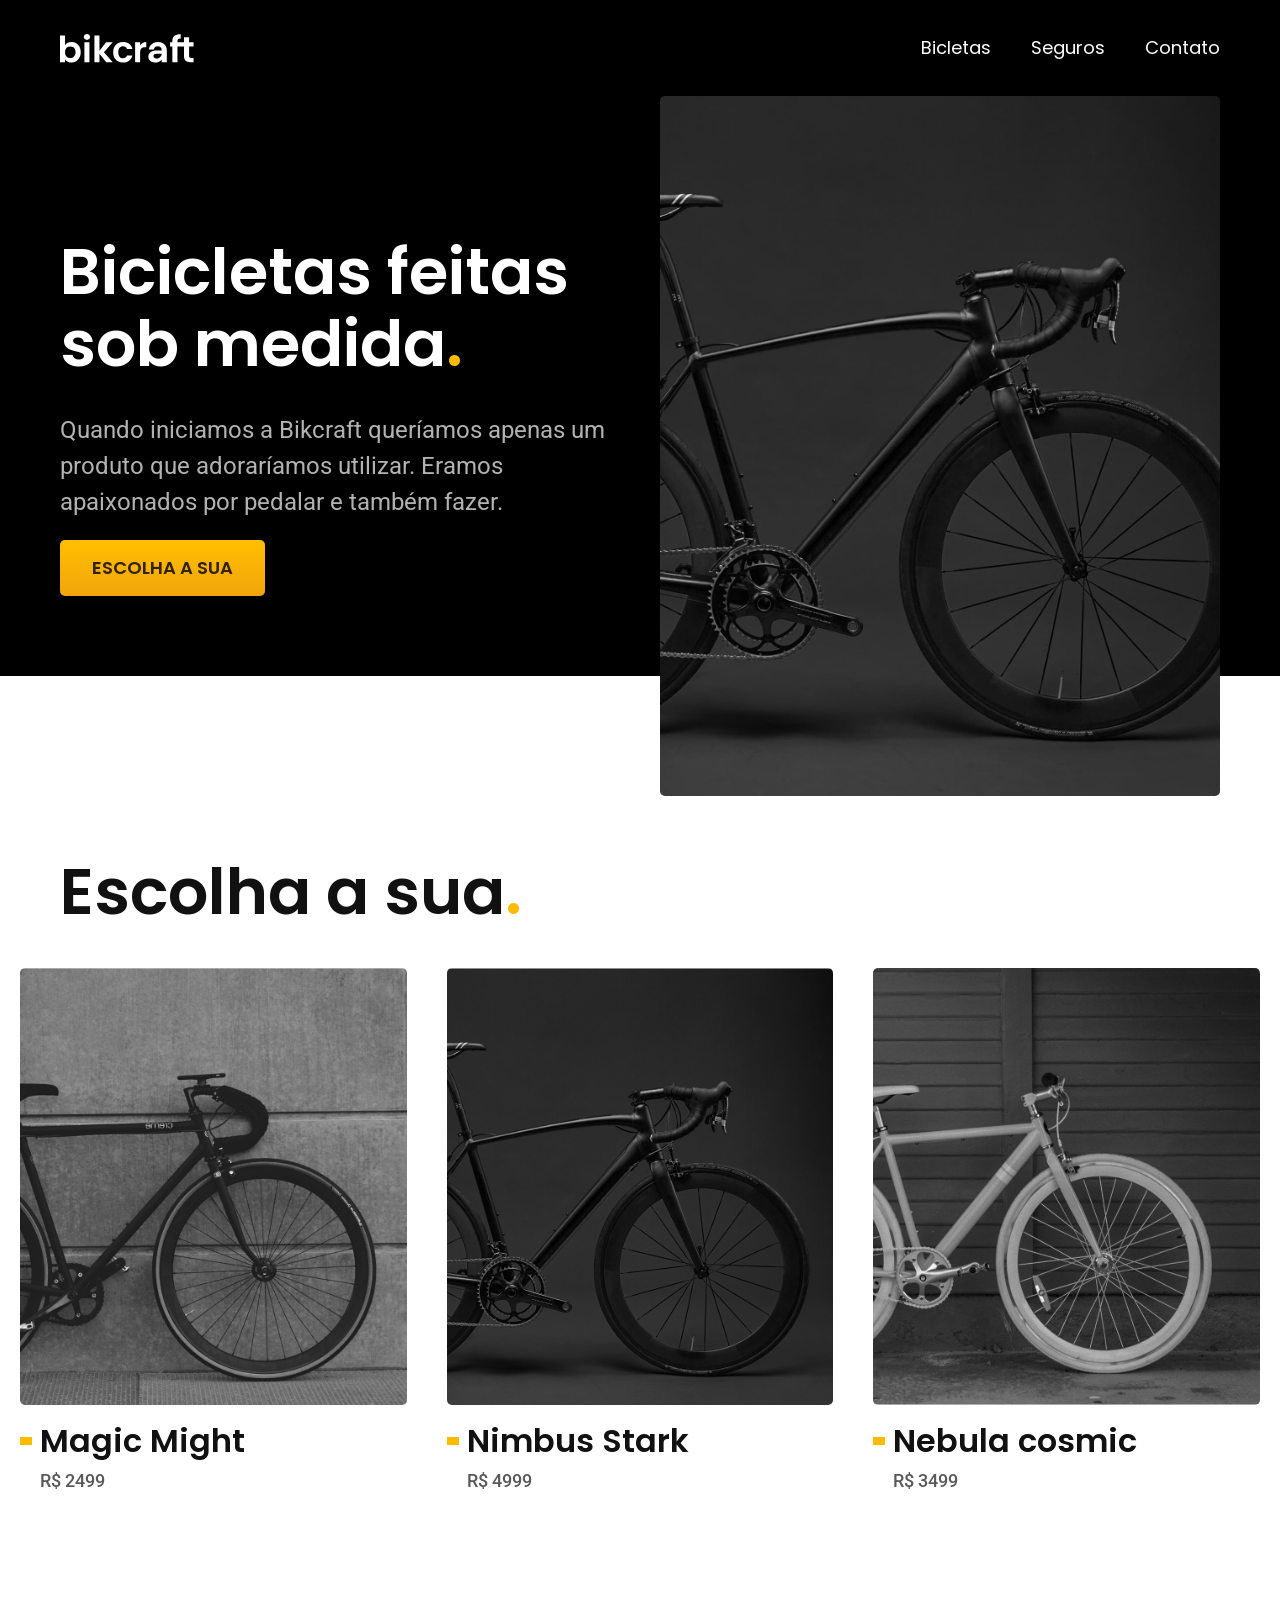
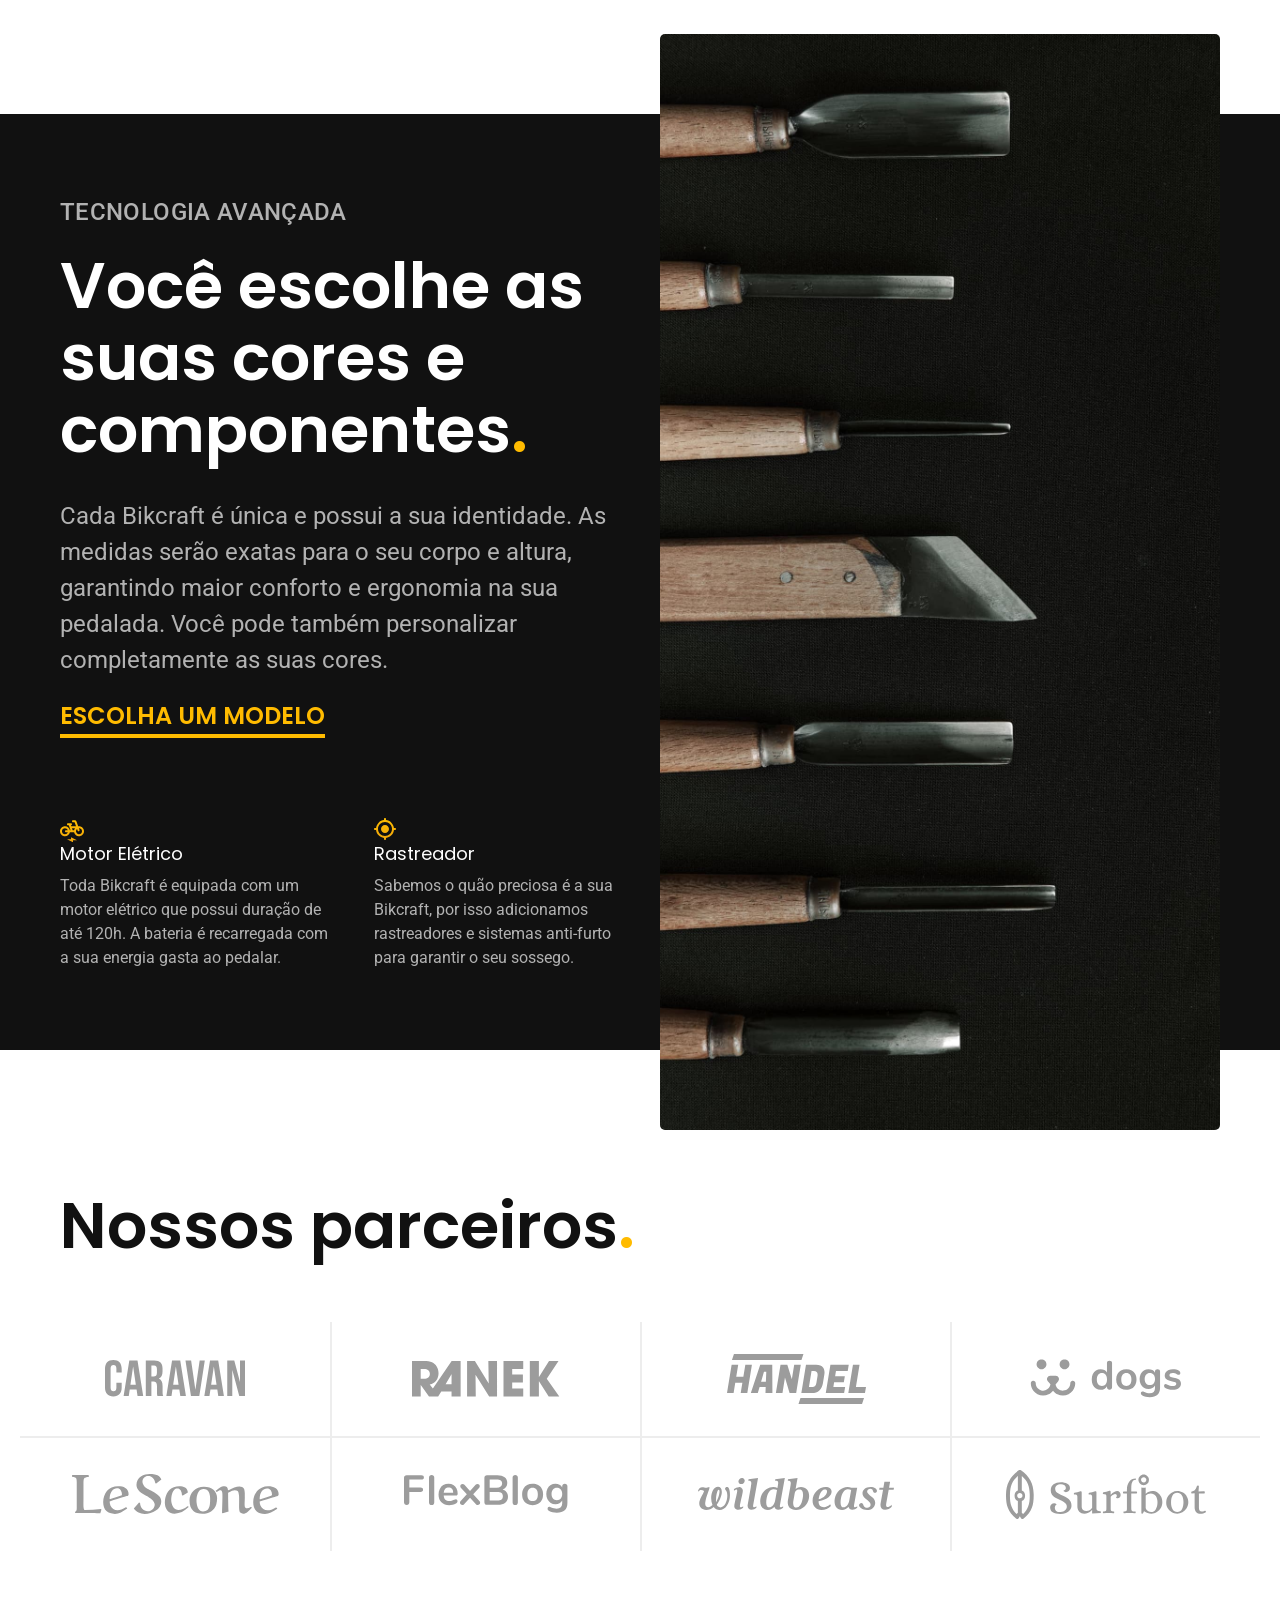
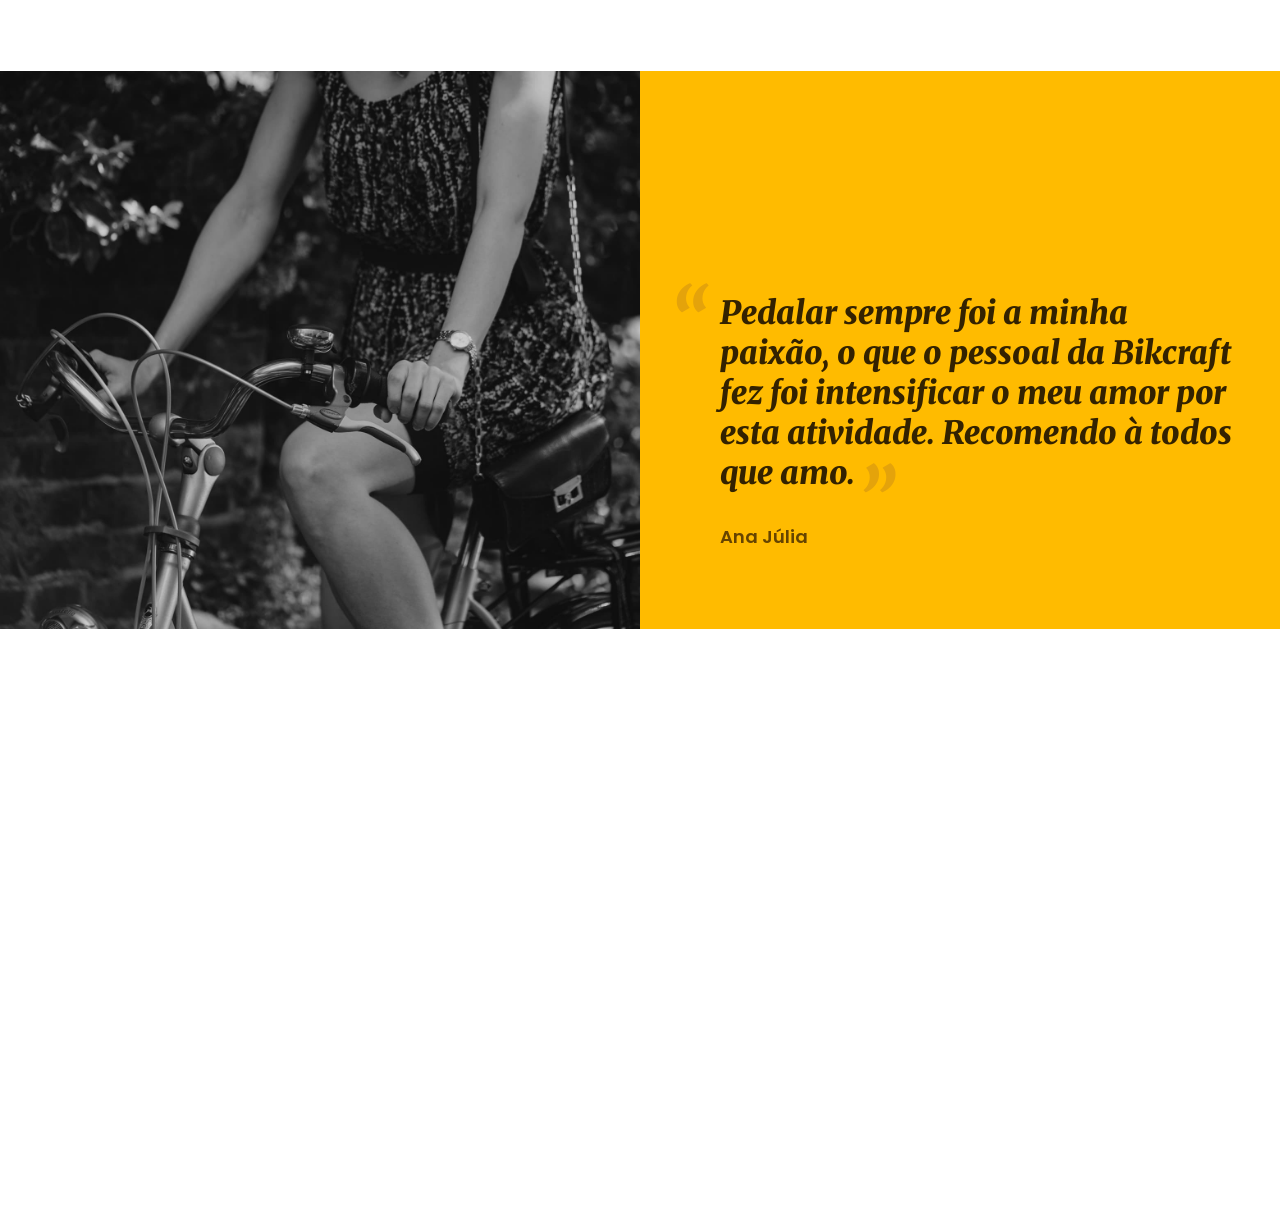
==== index.html @ ef074da6 "Tecnologia,parceiros e depoimento" ====
<!DOCTYPE html>

<html lang="pt-br">

<head>
  <meta charset="UTF-8">
  <meta name="viewport" content="width=device-width, initial-scale=1.0">
  <title>Bikcraft - Bicletas Elétricas</title>
  <meta name="description" content="Bicicletas elétricas de alta precisão e qualidade, feitas sob medida para você. Explore o mundo na sua velocidade com a Bikcraft.">
  <link rel="stylesheet" href="css/style.css">
  <link rel="preconnect" href="https://fonts.googleapis.com">
  <link rel="preconnect" href="https://fonts.gstatic.com" crossorigin>
  <link href="https://fonts.googleapis.com/css2?family=Poppins:wght@400;600&family=Roboto:wght@400;500&family=Merriweather:ital,opsz,wght@1,18..144,900&display=swap" rel="stylesheet">
</head>

<body>
  <header class="header-bg">
    <div class="header container">
      <a href="./"><img src="imgs/icones/bikcraft 1.svg" alt=""></a>
      <nav aria-label="primaria">
        <ul class="header-menu font-1-m cor-0">
          <li><a href="./bicletas.html">Bicletas</a></li>
          <li><a href="./seguros.html">Seguros</a></li>
          <li><a href="./contato.html">Contato</a></li>
        </ul>
      </nav>
    </div>
  </header>

  <main class="introducao-bg">
    <div class="introducao container">
      <div class="introducao-conteudo">
        <h1 class="font-1-xxl cor-0">Bicicletas feitas sob medida<span class="cor-p1">.</span></h1>
        <p class="font-2-l cor-5">Quando iniciamos a Bikcraft queríamos apenas um produto que adoraríamos utilizar. Eramos apaixonados por pedalar e também fazer.</p>
        <a class="botao" href="./bicicletas.html">Escolha a sua</a>
      </div>
      <div>
        <img src="imgs/imgs/introducao.jpg" alt="Bicicleta preta">
      </div>
    </div>
  </main>

  <article class="bicicletas-lista">
    <h2 class="font-1-xxl container">Escolha a sua<span class="cor-p1">.</span></h2>
    <ul>
      <li>
        <a href="./bicicletas/magic.html">
          <img src="imgs/imgs/bike-home-1.jpg" alt="Bicleta preta">
          <h3 class="font-1-xl">Magic Might</h3>
          <span class="font-2-m cor-8">R$ 2499</span>
        </a>
      </li>
      <li>
        <a href="./bicicletas/nimbus.html">
          <img src="imgs/imgs/bike-home-2.jpg" alt="Bicleta preta">
          <h3 class="font-1-xl">Nimbus Stark</h3>
          <span class="font-2-m cor-8">R$ 4999</span>
        </a>
      </li>
      <li>
        <a href="./bicicletas/nebula.html">
          <img src="imgs/imgs/bike-home-3.jpg" alt="Bicleta preta">
          <h3 class="font-1-xl">Nebula cosmic</h3>
          <span class="font-2-m cor-8">R$ 3499</span>
        </a>
      </li>
    </ul>
  </article>

  <article class="tecnologia-bg">
    <div class="tecnologia container">
      <div class="tecnologia-conteudo">
        <span class="font-2-l-b cor-5">Tecnologia Avançada</span>
        <h2 class="font-1-xxl cor-0">Você escolhe as suas cores e componentes<span class="cor-p1">.</span></h2>
        <p class="font-2-l cor-5">Cada Bikcraft é única e possui a sua identidade. As medidas serão exatas para o seu corpo e altura, garantindo maior conforto e ergonomia na sua pedalada. Você pode também personalizar completamente as suas cores.</p>
        <a href="./bicicletas.html" class="link">ESCOLHA UM MODELO</a>
        <div class="tecnologia-vantagens">
          <div>
            <img src="./imgs/icones/eletrica.svg" alt="">
            <h3 class="font-1-m cor-0">Motor Elétrico</h3>
            <p class="font-2-s cor-5">Toda Bikcraft é equipada com um motor elétrico que possui duração de até 120h. A bateria é recarregada com a sua energia gasta ao pedalar.</p>
          </div>
          <div>
            <img src="./imgs/icones/rastreador.svg" alt="">
            <h3 class="font-1-m cor-0">Rastreador</h3>
            <p class="font-2-s cor-5">Sabemos o quão preciosa é a sua Bikcraft, por isso adicionamos rastreadores e sistemas anti-furto para garantir o seu sossego.</p>
          </div>
        </div>
      </div>
      <div class="tecnologia-imagem"><img src="imgs/imgs/diferencial.jpg" alt=""></div>
    </div>
  </article>

  <section class="parceiros" aria-label="Nossos parceiros">
    <h2 class="font-1-xxl container">Nossos parceiros<span class="cor-p1">.</span></h2>
    <ul>
      <li><img src="./imgs/parceiros/caravan.svg" alt=""></li>
      <li><img src="./imgs/parceiros/ranek.svg" alt=""></li>
      <li><img src="./imgs/parceiros/handel.svg" alt=""></li>
      <li><img src="./imgs/parceiros/dogs.svg" alt=""></li>
      <li><img src="./imgs/parceiros/lescone.svg" alt=""></li>
      <li><img src="./imgs/parceiros/flexblog.svg" alt=""></li>
      <li><img src="./imgs/parceiros/wildbeast.svg" alt=""></li>
      <li><img src="./imgs/parceiros/surfbot.svg" alt=""></li>
    </ul>
  </section>

  <section class="depoimento" aria-label="Depoimento">
    <div><img src="imgs/imgs/depoimento.jpg" alt=""></div>
    <div class="depoimento-conteudo">
      <blockquote class="font-1-xl cor-p5">
        <p>Pedalar sempre foi a minha paixão, o que o pessoal da Bikcraft fez foi intensificar o meu amor por esta atividade. Recomendo à todos que amo.</p>
      </blockquote>
      <span class="font-1-m-b cor-p4">Ana Júlia</span>
    </div>
  </section>
</body>

</html>
---- css/style.css ----
@import url("./global/global.css");
@import url("./global/header.css");

/* Hone */
@import url("./home/introducao.css");
@import url("./home/tecnologia.css");
@import url("./home/parceiros.css");
@import url("./home/depoimento.css");

/* Utilidades */
@import url("./utlidades/componentes.css");
@import url("utlidades/tipografia.css");
@import url("utlidades/cores.css");

/* Bicicletas */

@import url("bicicletas/bicicletas.css");
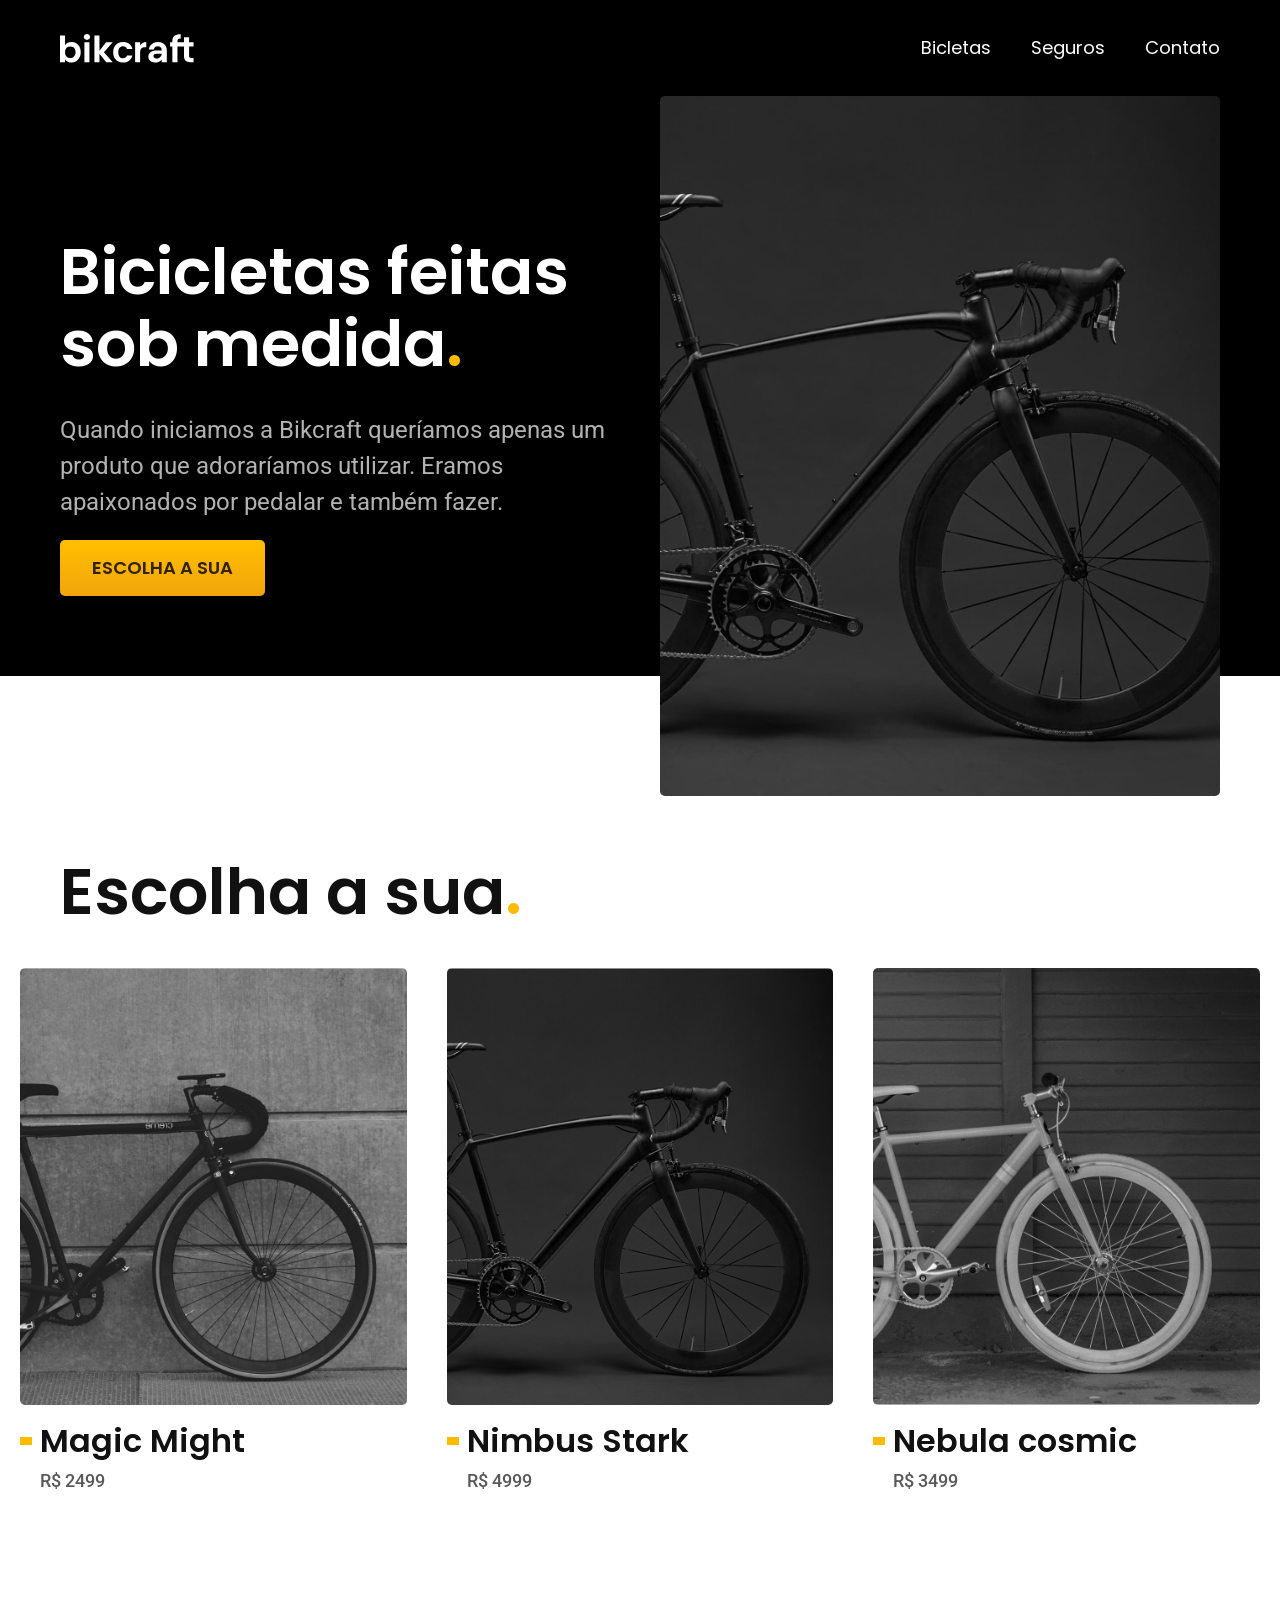
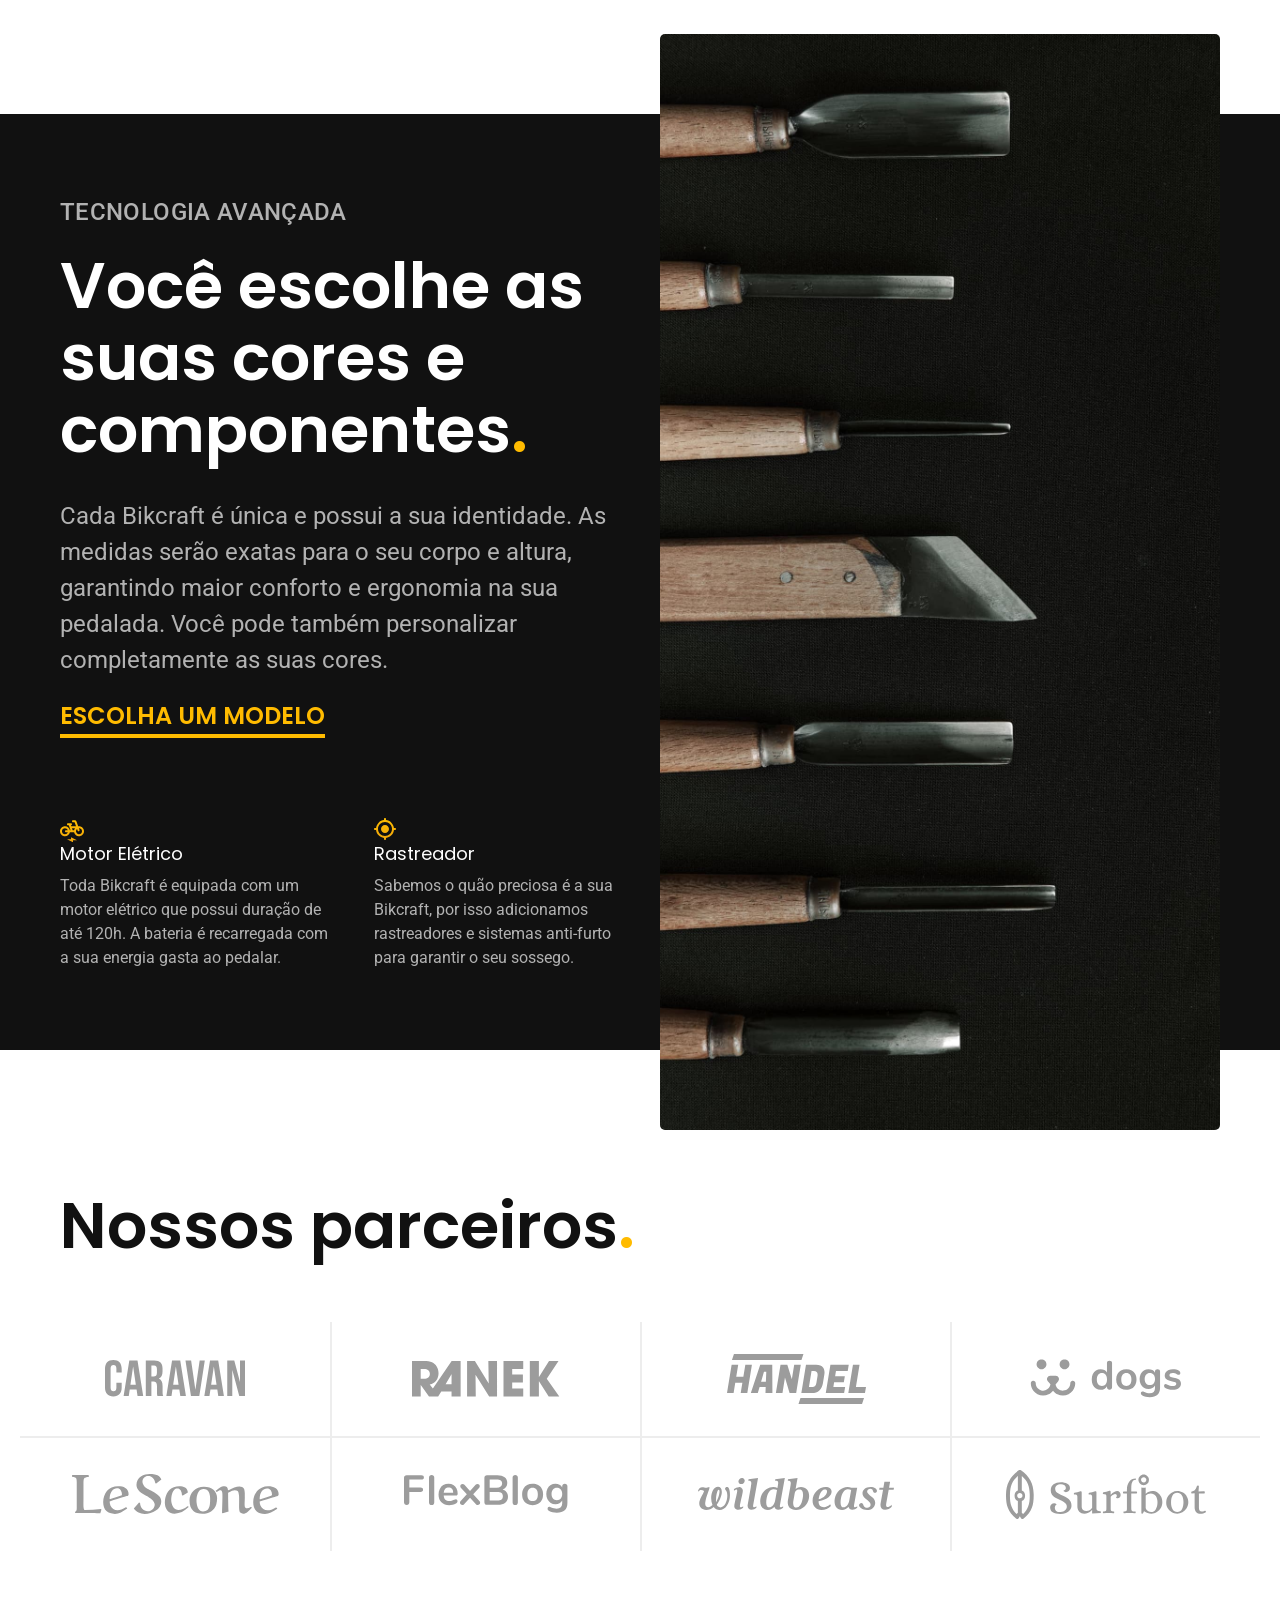
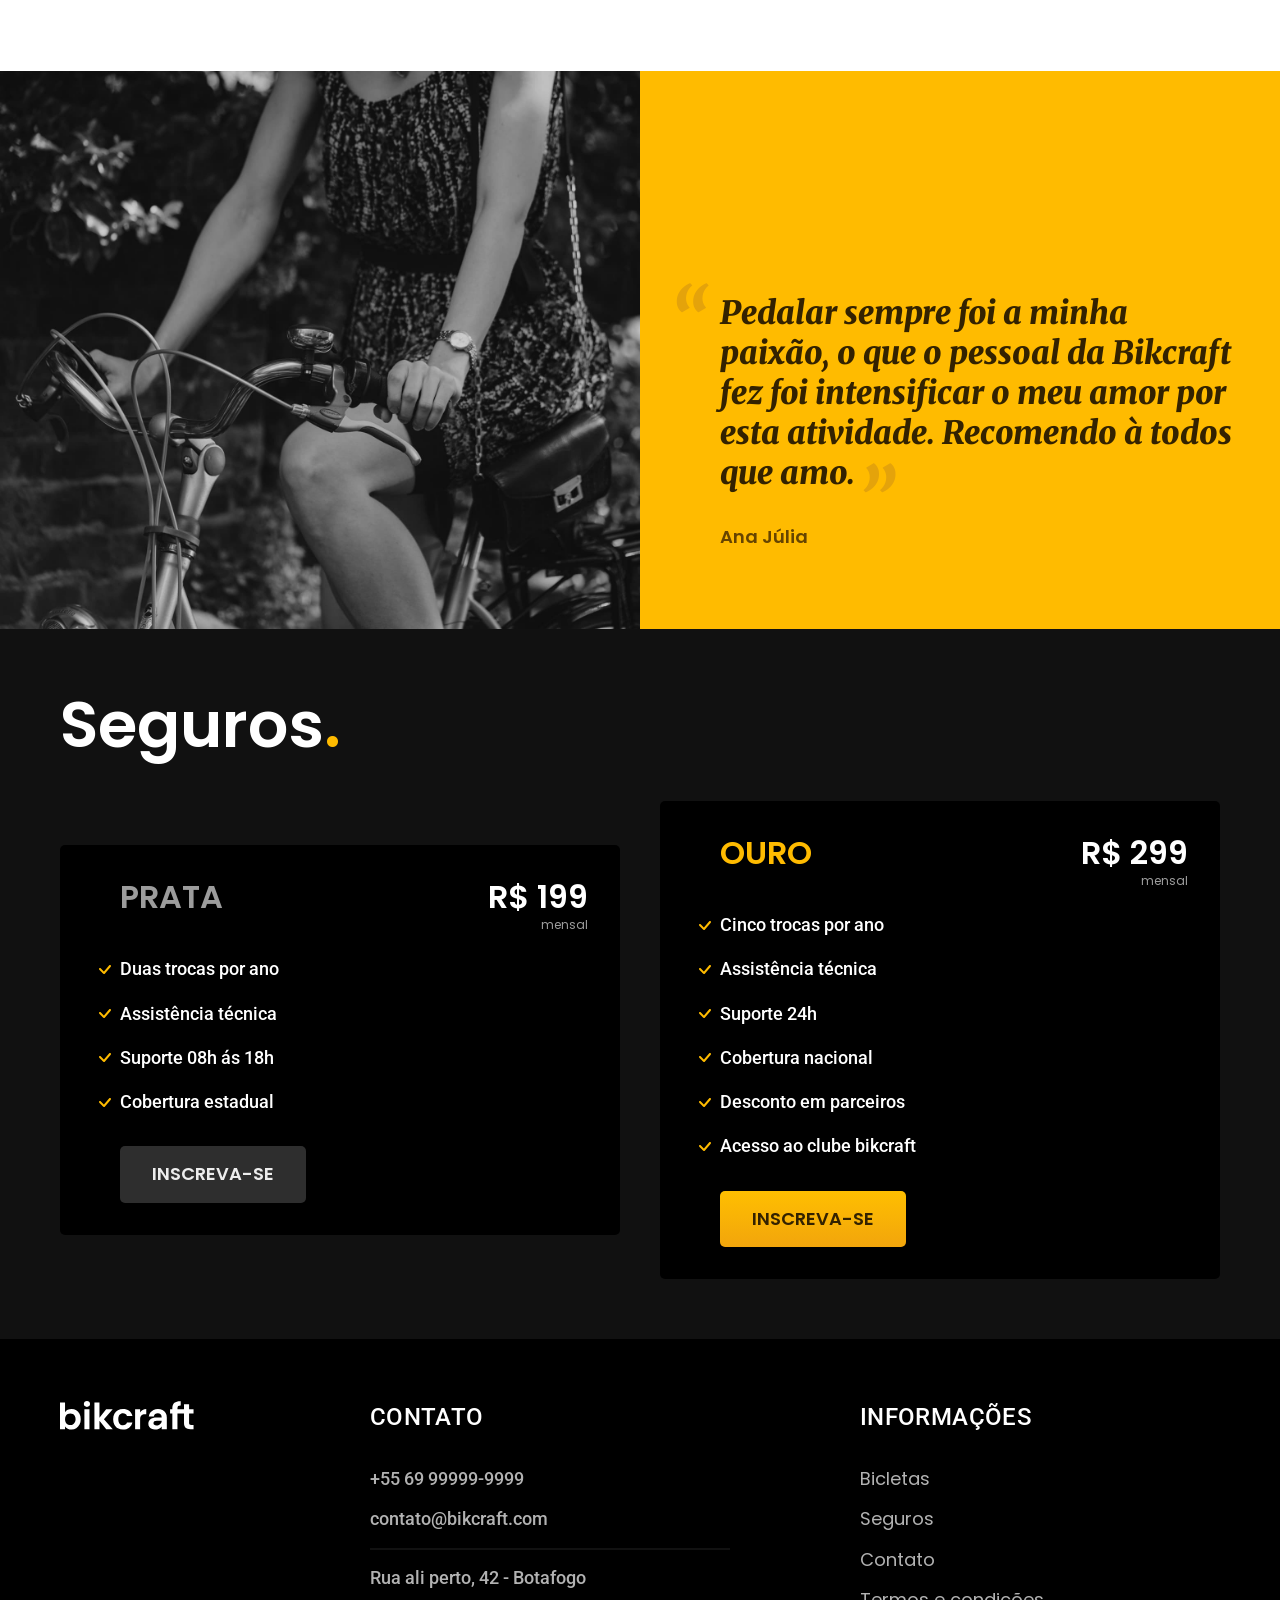
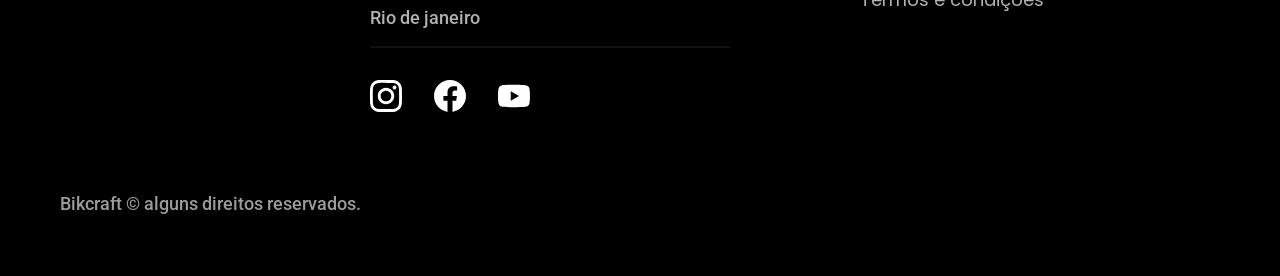
==== commit 721e6155: "Termos" ====
--- a/index.html
+++ b/index.html
@@ -114,6 +114,76 @@
       <span class="font-1-m-b cor-p4">Ana Júlia</span>
     </div>
   </section>
+
+  <article class="seguros-bg">
+    <div class="seguros container">
+      <h2 class="font-1-xxl cor-0">Seguros<span class="cor-p1">.</span></h2>
+      <div class="seguros-item">
+        <h3 class="font-1-xl cor-6">PRATA</h3>
+        <span class="font-1-xl cor-0">R$ 199 <span class="font-1-xs cor-6">mensal</span></span>
+        <ul class="font-2-m cor-0">
+          <li>Duas trocas por ano</li>
+          <li>Assistência técnica</li>
+          <li>Suporte 08h ás 18h</li>
+          <li>Cobertura estadual</li>
+        </ul>
+        <a class="botao secundario" href="./orcamento.html">Inscreva-se</a>
+      </div>
+
+      <div class="seguros-item">
+        <h3 class="font-1-xl cor-p1">OURO</h3>
+        <span class="font-1-xl cor-0">R$ 299 <span class="font-1-xs cor-6">mensal</span></span>
+        <ul class="font-2-m cor-0">
+          <li>Cinco trocas por ano</li>
+          <li>Assistência técnica</li>
+          <li>Suporte 24h</li>
+          <li>Cobertura nacional</li>
+          <li>Desconto em parceiros</li>
+          <li>Acesso ao clube bikcraft</li>
+        </ul>
+        <a class="botao" href="./orcamento.html">Inscreva-se</a>
+      </div>
+    </div>
+  </article>
+
+  <footer class="footer-bg">
+    <div class="footer container">
+      <img src="imgs/icones/bikcraft 1.svg" alt="">
+      <div class="footer-contato">
+        <h2 class="font-2-l-b cor-0">Contato</h2>
+        <ul class="font-2-m cor-5">
+          <li><a href="tel:+5569999999999">+55 69 99999-9999</a></li>
+          <li><a href="mailto:contato@bikcraft.com">contato@bikcraft.com</a></li>
+          <li>Rua ali perto, 42 - Botafogo</li>
+          <li>Rio de janeiro</li>
+        </ul>
+        <div class="footer-redes">
+          <a href="./">
+            <img src="imgs/icones/instagram branco.svg" alt="instagram">
+          </a>
+          <a href="./">
+            <img src="imgs/icones/facebook branco.svg" alt="facebook">
+          </a>
+          <a href="./">
+            <img src="imgs/icones/youtube branco.svg" alt="youtube">
+          </a>
+        </div>
+      </div>
+      <div class="footer-informacoes">
+        <h2 class="font-2-l-b cor-0">Informações</h2>
+        <nav>
+          <ul class="font-1-m cor-5">
+            <li><a href="./bicletas.html">Bicletas</a></li>
+            <li><a href="./seguros.html">Seguros</a></li>
+            <li><a href="./contato.html">Contato</a></li>
+            <li><a href="./termos.html">Termos e condições</a></li>
+          </ul>
+        </nav>
+      </div>
+      <p class="footer-copy font-2-m cor-6">Bikcraft © alguns direitos reservados.</p>
+    </div>
+  </footer>
+
 </body>
 
 </html>
--- a/css/style.css
+++ b/css/style.css
@@ -1,3 +1,4 @@
+@import url("./global/footer.css");
 @import url("./global/global.css");
 @import url("./global/header.css");
 
@@ -12,6 +13,11 @@
 @import url("utlidades/tipografia.css");
 @import url("utlidades/cores.css");
 
+/* Termos */
+@import url("termos/termos.css");
+
 /* Bicicletas */
+@import url("bicicletas/bicicletas.css");
 
-@import url("bicicletas/bicicletas.css");
+/* seguros */
+@import url("seguros/seguros.css");
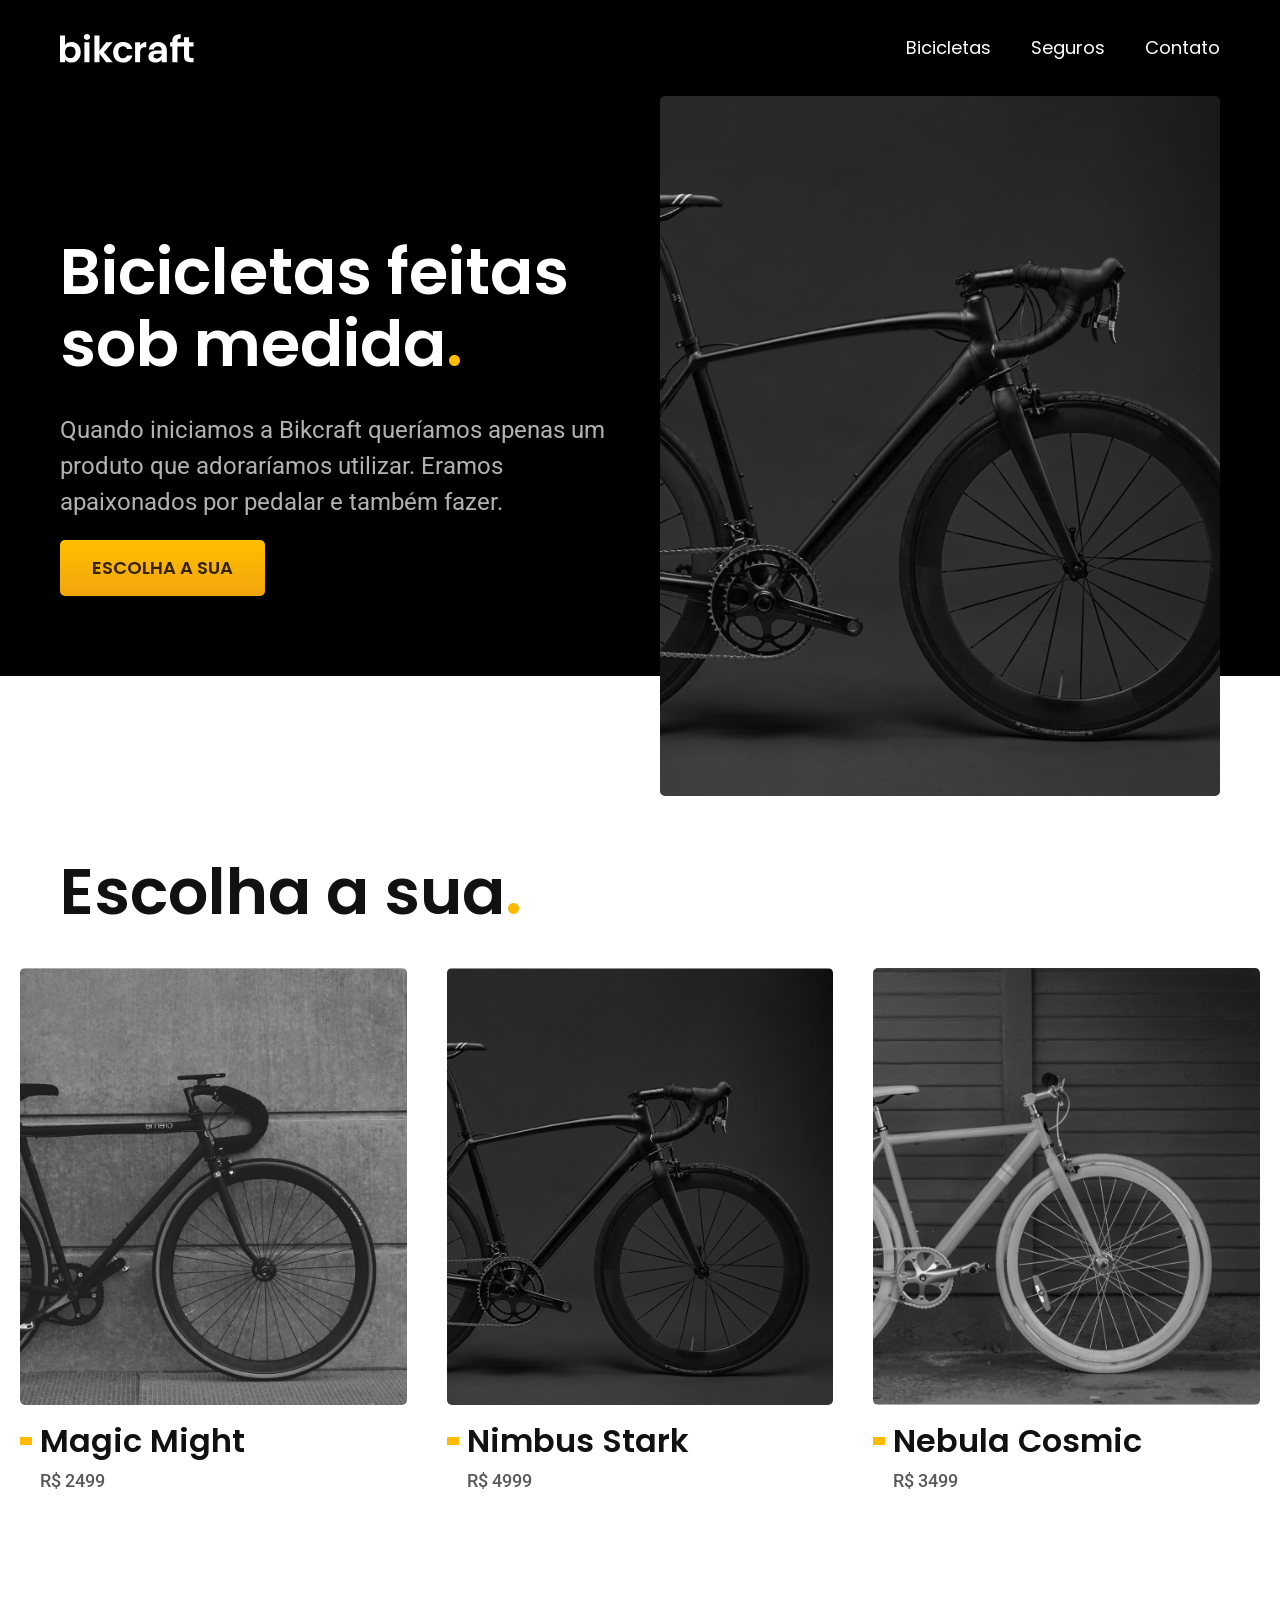
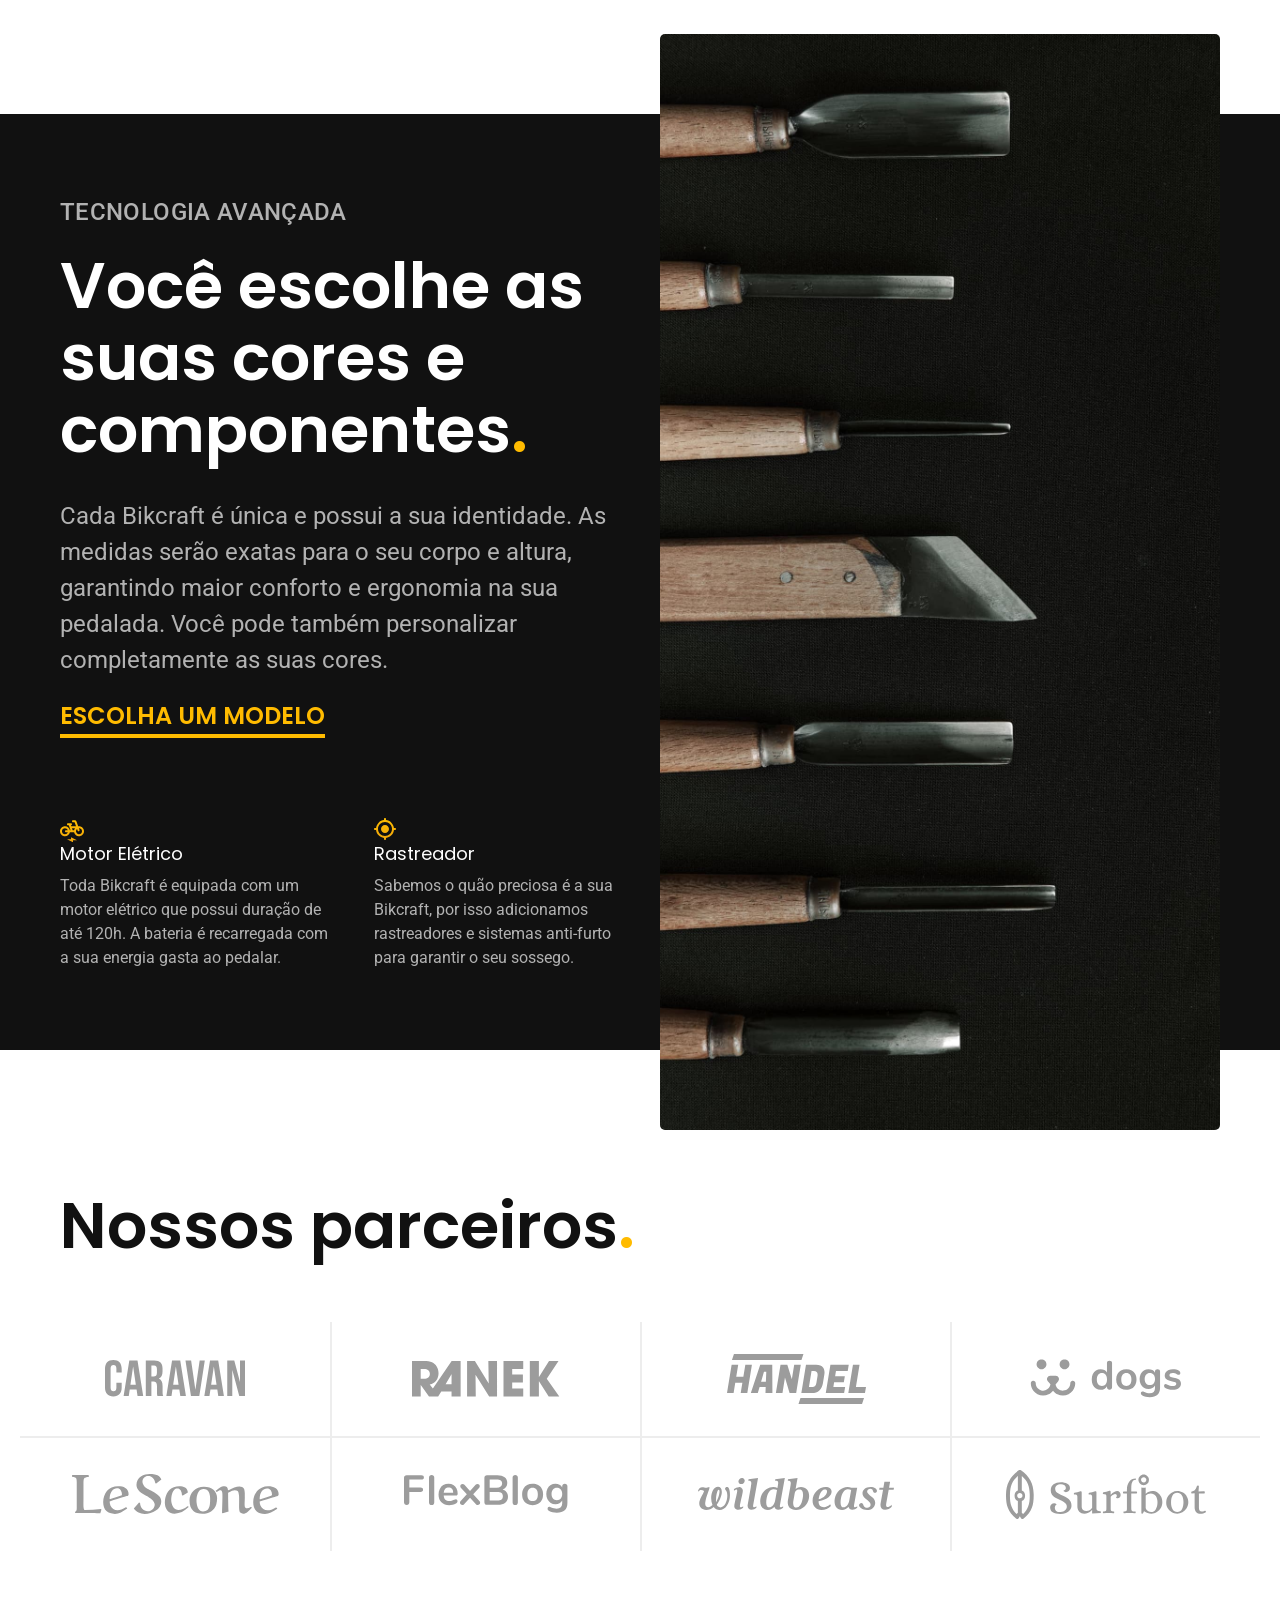
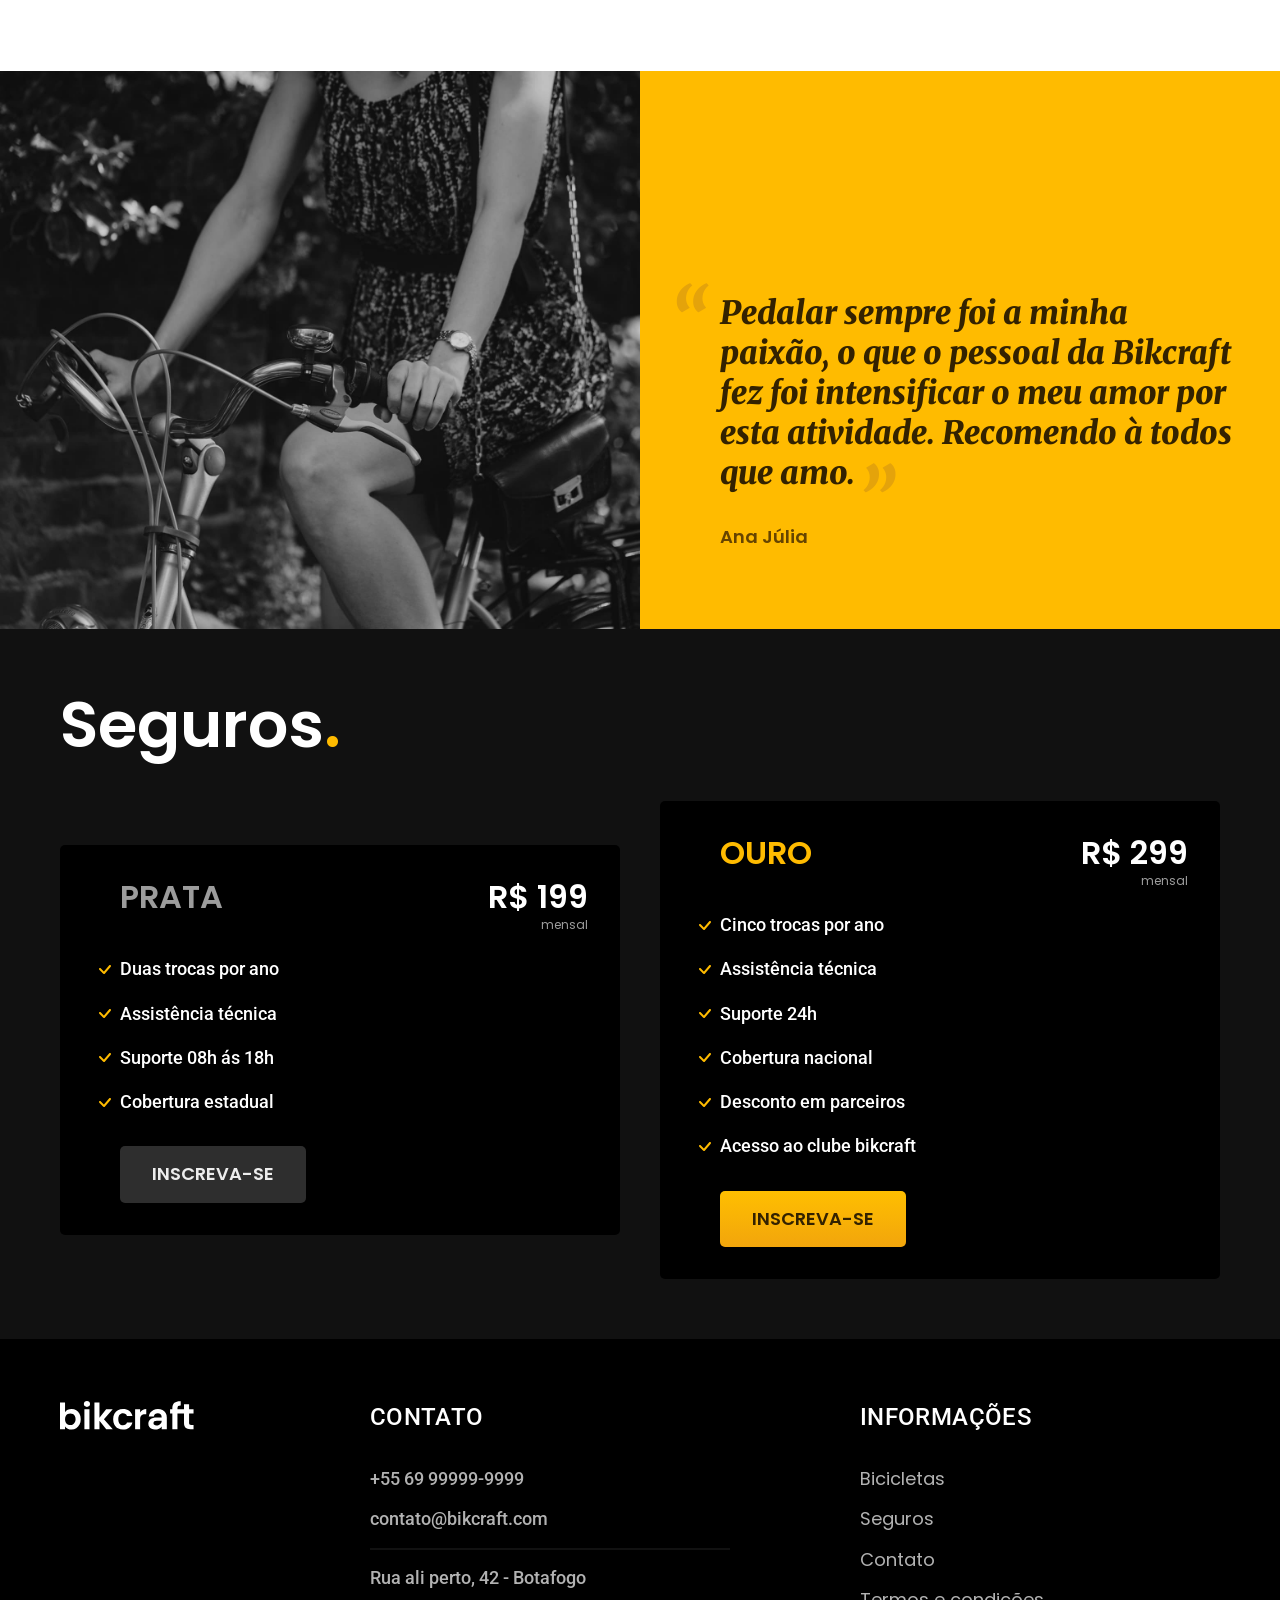
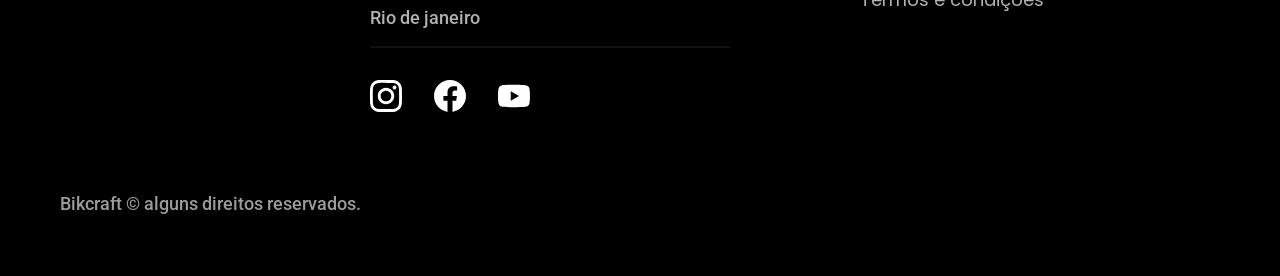
==== commit a42fdd35: "bicicletas-inicio" ====
--- a/index.html
+++ b/index.html
@@ -16,10 +16,10 @@
 <body>
   <header class="header-bg">
     <div class="header container">
-      <a href="./"><img src="imgs/icones/bikcraft 1.svg" alt=""></a>
+      <a href="./"><img src="imgs/icones/bikcraft.svg" alt=""></a>
       <nav aria-label="primaria">
         <ul class="header-menu font-1-m cor-0">
-          <li><a href="./bicletas.html">Bicletas</a></li>
+          <li><a href="./bicicletas.html">Bicicletas</a></li>
           <li><a href="./seguros.html">Seguros</a></li>
           <li><a href="./contato.html">Contato</a></li>
         </ul>
@@ -60,7 +60,7 @@
       <li>
         <a href="./bicicletas/nebula.html">
           <img src="imgs/imgs/bike-home-3.jpg" alt="Bicleta preta">
-          <h3 class="font-1-xl">Nebula cosmic</h3>
+          <h3 class="font-1-xl">Nebula Cosmic</h3>
           <span class="font-2-m cor-8">R$ 3499</span>
         </a>
       </li>
@@ -148,7 +148,7 @@
 
   <footer class="footer-bg">
     <div class="footer container">
-      <img src="imgs/icones/bikcraft 1.svg" alt="">
+      <img src="imgs/icones/bikcraft.svg" alt="">
       <div class="footer-contato">
         <h2 class="font-2-l-b cor-0">Contato</h2>
         <ul class="font-2-m cor-5">
@@ -173,7 +173,7 @@
         <h2 class="font-2-l-b cor-0">Informações</h2>
         <nav>
           <ul class="font-1-m cor-5">
-            <li><a href="./bicletas.html">Bicletas</a></li>
+            <li><a href="./bicicletas.html">Bicicletas</a></li>
             <li><a href="./seguros.html">Seguros</a></li>
             <li><a href="./contato.html">Contato</a></li>
             <li><a href="./termos.html">Termos e condições</a></li>
--- a/css/style.css
+++ b/css/style.css
@@ -17,6 +17,7 @@
 @import url("termos/termos.css");
 
 /* Bicicletas */
+@import url("bicicletas/bicicletas-lista.css");
 @import url("bicicletas/bicicletas.css");
 
 /* seguros */
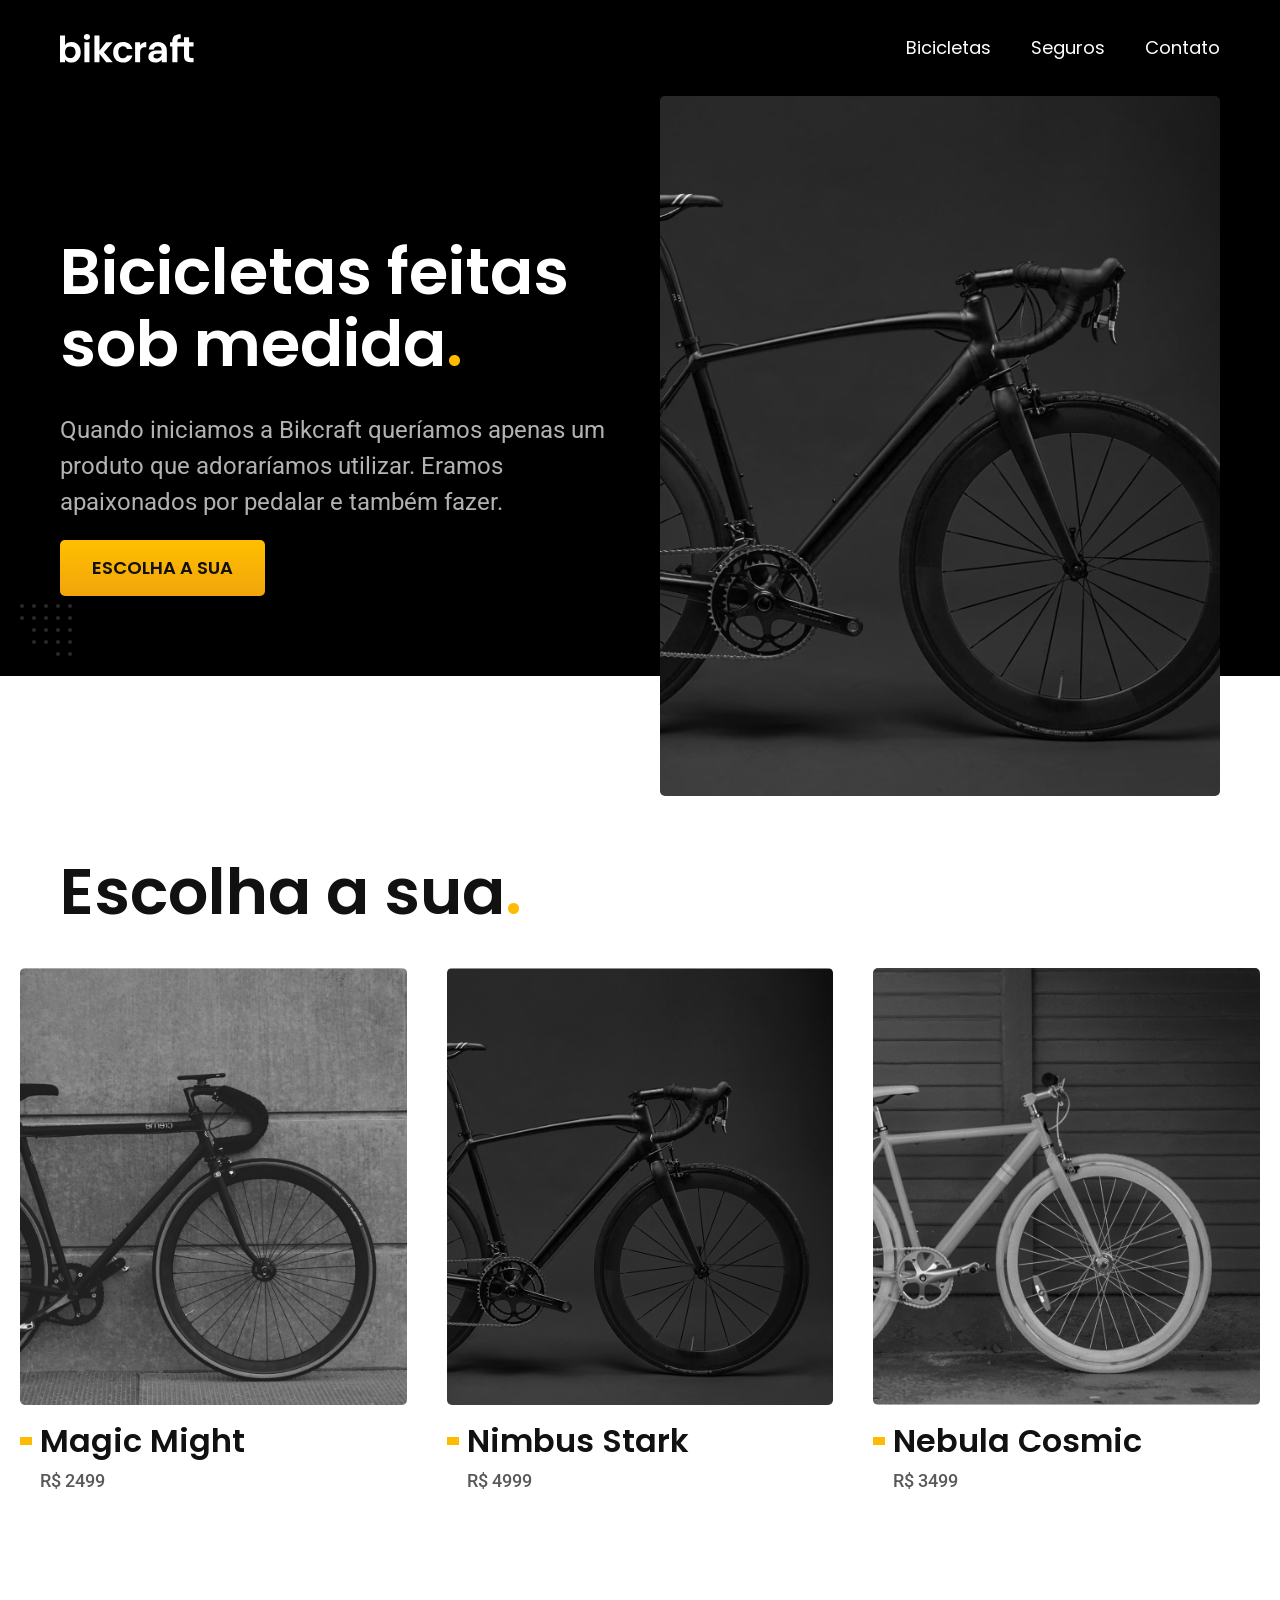
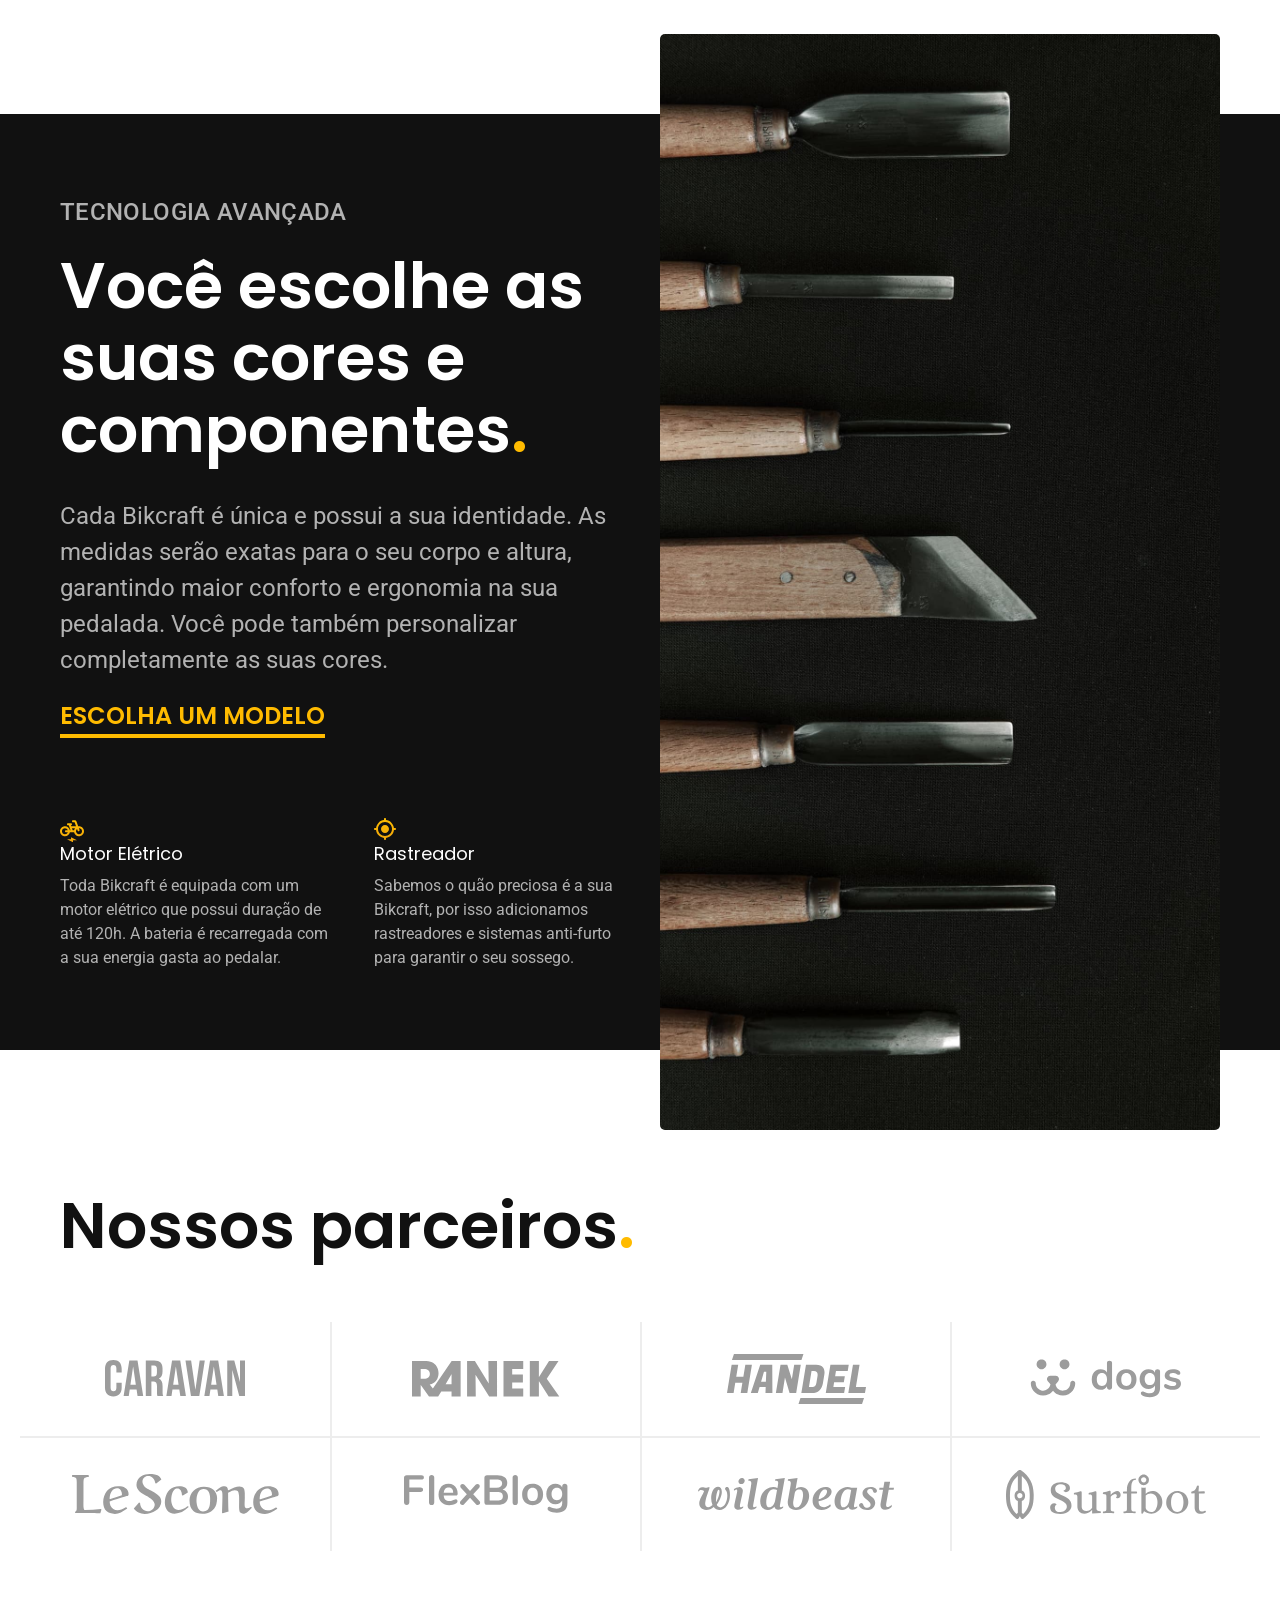
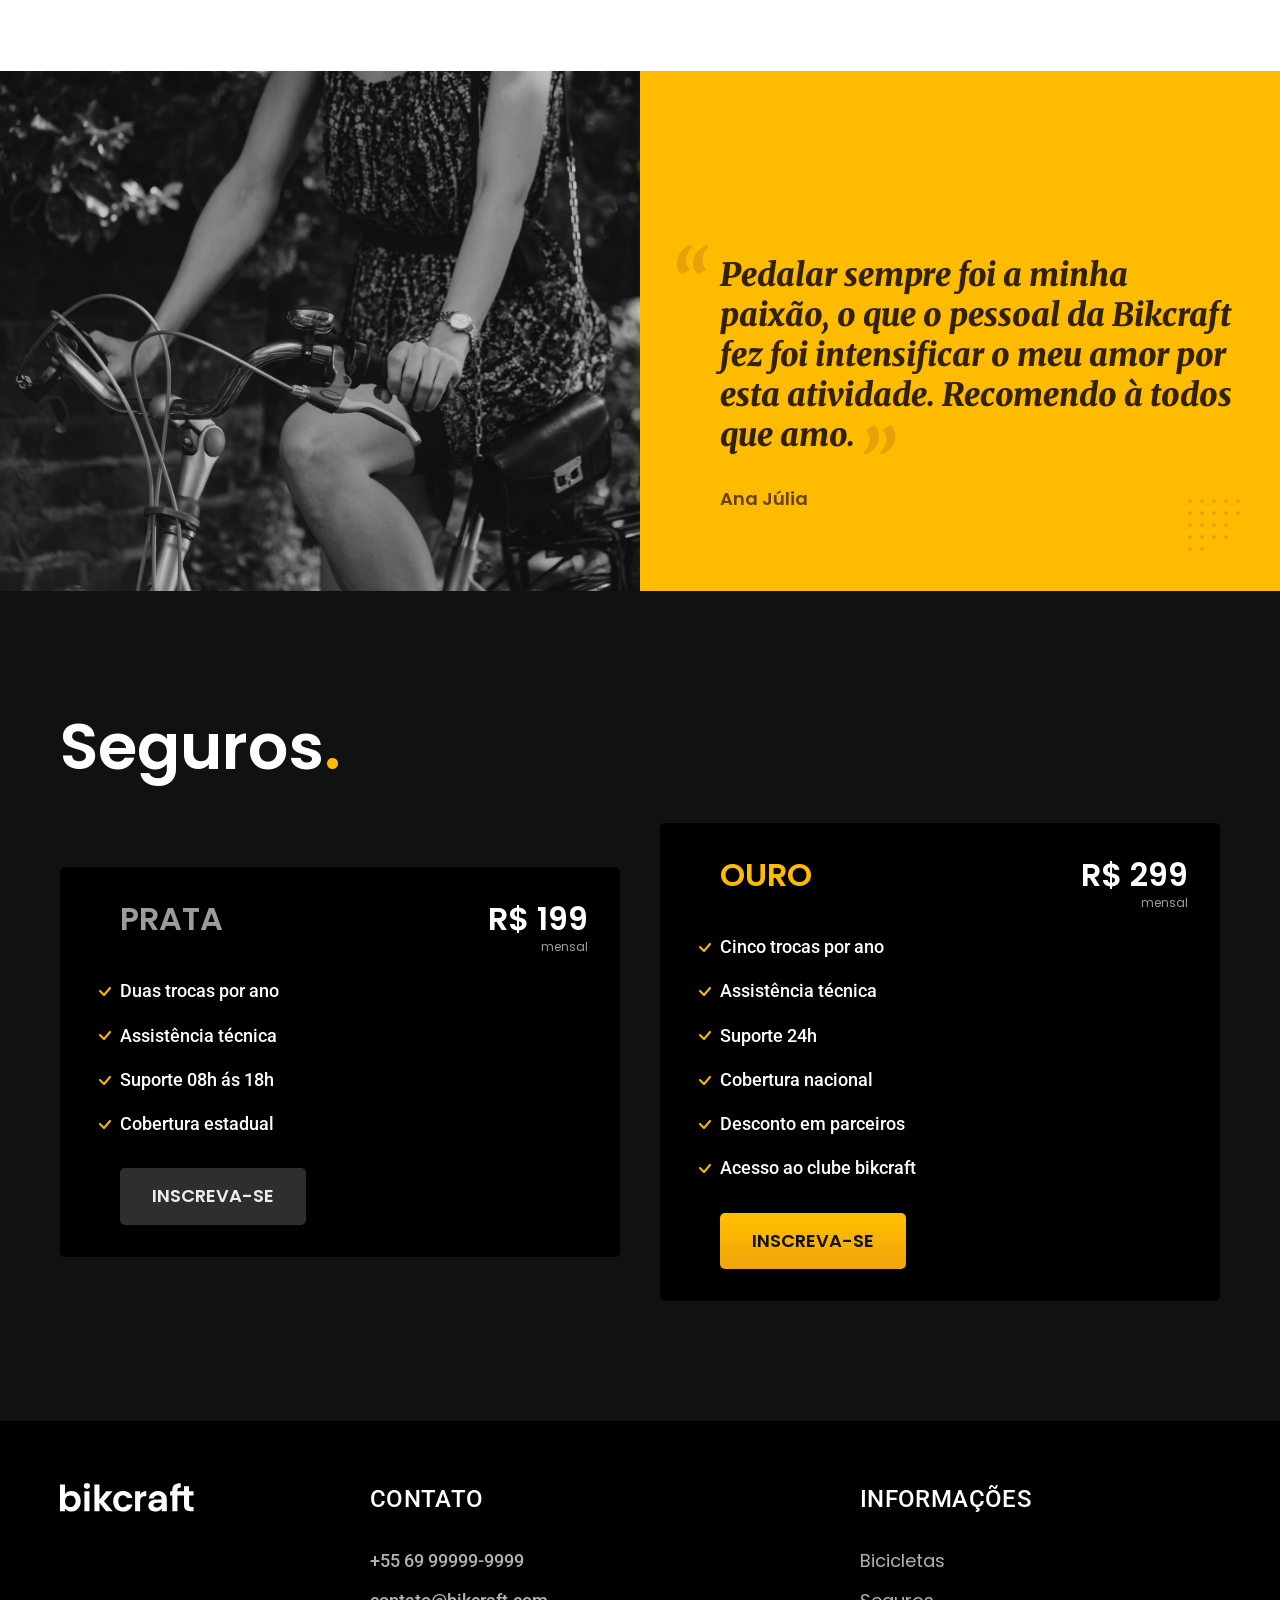
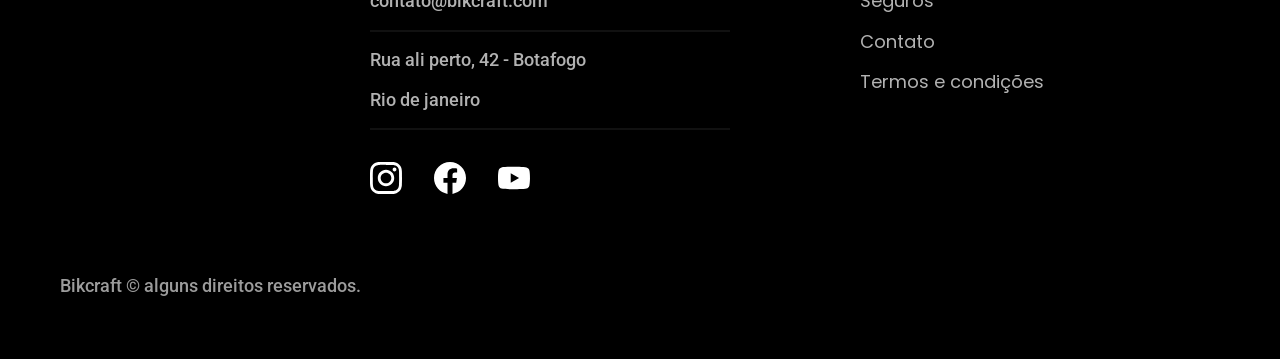
==== commit 167788af: "Decorações e otimizações" ====
--- a/index.html
+++ b/index.html
@@ -7,7 +7,8 @@
   <meta name="viewport" content="width=device-width, initial-scale=1.0">
   <title>Bikcraft - Bicletas Elétricas</title>
   <meta name="description" content="Bicicletas elétricas de alta precisão e qualidade, feitas sob medida para você. Explore o mundo na sua velocidade com a Bikcraft.">
-  <link rel="stylesheet" href="css/style.css">
+  <link rel="preload" href="./css/style.css" as="style">
+  <link rel="stylesheet" href="./css/style.css">
   <link rel="preconnect" href="https://fonts.googleapis.com">
   <link rel="preconnect" href="https://fonts.gstatic.com" crossorigin>
   <link href="https://fonts.googleapis.com/css2?family=Poppins:wght@400;600&family=Roboto:wght@400;500&family=Merriweather:ital,opsz,wght@1,18..144,900&display=swap" rel="stylesheet">
@@ -16,7 +17,7 @@
 <body>
   <header class="header-bg">
     <div class="header container">
-      <a href="./"><img src="imgs/icones/bikcraft.svg" alt=""></a>
+      <a href="./"><img src="imgs/icones/bikcraft.svg" width="136" height="32" alt="Bikcraft"></a>
       <nav aria-label="primaria">
         <ul class="header-menu font-1-m cor-0">
           <li><a href="./bicicletas.html">Bicicletas</a></li>
@@ -34,9 +35,10 @@
         <p class="font-2-l cor-5">Quando iniciamos a Bikcraft queríamos apenas um produto que adoraríamos utilizar. Eramos apaixonados por pedalar e também fazer.</p>
         <a class="botao" href="./bicicletas.html">Escolha a sua</a>
       </div>
-      <div>
-        <img src="imgs/imgs/introducao.jpg" alt="Bicicleta preta">
-      </div>
+      <picture>
+        <source media="(max-width: 800px)" srcset="./imgs/imgs/nossas-bicicletas-1.jpg">
+        <img src="./imgs/imgs/introducao.jpg" width="1280" height="1600" alt="Bicicleta preta">
+      </picture>
     </div>
   </main>
 
@@ -45,7 +47,7 @@
     <ul>
       <li>
         <a href="./bicicletas/magic.html">
-          <img src="imgs/imgs/bike-home-1.jpg" alt="Bicleta preta">
+          <img src="./imgs/imgs/bike-home-1.jpg" alt="Bicleta preta">
           <h3 class="font-1-xl">Magic Might</h3>
           <span class="font-2-m cor-8">R$ 2499</span>
         </a>
@@ -76,18 +78,18 @@
         <a href="./bicicletas.html" class="link">ESCOLHA UM MODELO</a>
         <div class="tecnologia-vantagens">
           <div>
-            <img src="./imgs/icones/eletrica.svg" alt="">
+            <img src="./imgs/icones/eletrica.svg" width="24" height="24" alt="">
             <h3 class="font-1-m cor-0">Motor Elétrico</h3>
             <p class="font-2-s cor-5">Toda Bikcraft é equipada com um motor elétrico que possui duração de até 120h. A bateria é recarregada com a sua energia gasta ao pedalar.</p>
           </div>
           <div>
-            <img src="./imgs/icones/rastreador.svg" alt="">
+            <img src="./imgs/icones/rastreador.svg" width="24" height="24" alt="">
             <h3 class="font-1-m cor-0">Rastreador</h3>
             <p class="font-2-s cor-5">Sabemos o quão preciosa é a sua Bikcraft, por isso adicionamos rastreadores e sistemas anti-furto para garantir o seu sossego.</p>
           </div>
         </div>
       </div>
-      <div class="tecnologia-imagem"><img src="imgs/imgs/diferencial.jpg" alt=""></div>
+      <div class="tecnologia-imagem"><img src="imgs/imgs/diferencial.jpg" width="1200" height="1920" alt=""></div>
     </div>
   </article>
 
@@ -106,7 +108,7 @@
   </section>
 
   <section class="depoimento" aria-label="Depoimento">
-    <div><img src="imgs/imgs/depoimento.jpg" alt=""></div>
+    <div><img src="imgs/imgs/depoimento.jpg" width="1560" height="1360" alt=""></div>
     <div class="depoimento-conteudo">
       <blockquote class="font-1-xl cor-p5">
         <p>Pedalar sempre foi a minha paixão, o que o pessoal da Bikcraft fez foi intensificar o meu amor por esta atividade. Recomendo à todos que amo.</p>
@@ -148,7 +150,7 @@
 
   <footer class="footer-bg">
     <div class="footer container">
-      <img src="imgs/icones/bikcraft.svg" alt="">
+      <img src="imgs/icones/bikcraft.svg" width="136" height="32" alt="">
       <div class="footer-contato">
         <h2 class="font-2-l-b cor-0">Contato</h2>
         <ul class="font-2-m cor-5">
@@ -159,13 +161,13 @@
         </ul>
         <div class="footer-redes">
           <a href="./">
-            <img src="imgs/icones/instagram branco.svg" alt="instagram">
+            <img src="imgs/icones/instagram branco.svg" width="32" height="32" alt=" instagram">
           </a>
           <a href="./">
-            <img src="imgs/icones/facebook branco.svg" alt="facebook">
+            <img src="imgs/icones/facebook branco.svg" width="32" height="32" alt="facebook">
           </a>
           <a href="./">
-            <img src="imgs/icones/youtube branco.svg" alt="youtube">
+            <img src="imgs/icones/youtube branco.svg" width="32" height="32" alt="youtube">
           </a>
         </div>
       </div>
--- a/css/style.css
+++ b/css/style.css
@@ -12,9 +12,18 @@
 @import url("./utlidades/componentes.css");
 @import url("utlidades/tipografia.css");
 @import url("utlidades/cores.css");
+@import url("utlidades/formulario.css");
 
 /* Termos */
 @import url("termos/termos.css");
+
+/* Contato */
+@import url("contato/contato.css");
+@import url("contato/lojas.css");
+
+/* Orçamento */
+@import url("orcamento/orcamento.css");
+
 
 /* Bicicletas */
 @import url("bicicletas/bicicletas-lista.css");
@@ -22,3 +31,9 @@
 
 /* seguros */
 @import url("seguros/seguros.css");
+@import url("seguros/vantagens.css");
+@import url("seguros/perguntas.css");
+
+/* Bicicleta (página interna) */
+@import url("bicicleta/bicicleta.css");
+@import url("bicicleta/seguro.css");
--- a/css/style.css
+++ b/css/style.css
@@ -12,9 +12,18 @@
 @import url("./utlidades/componentes.css");
 @import url("utlidades/tipografia.css");
 @import url("utlidades/cores.css");
+@import url("utlidades/formulario.css");
 
 /* Termos */
 @import url("termos/termos.css");
+
+/* Contato */
+@import url("contato/contato.css");
+@import url("contato/lojas.css");
+
+/* Orçamento */
+@import url("orcamento/orcamento.css");
+
 
 /* Bicicletas */
 @import url("bicicletas/bicicletas-lista.css");
@@ -22,3 +31,9 @@
 
 /* seguros */
 @import url("seguros/seguros.css");
+@import url("seguros/vantagens.css");
+@import url("seguros/perguntas.css");
+
+/* Bicicleta (página interna) */
+@import url("bicicleta/bicicleta.css");
+@import url("bicicleta/seguro.css");
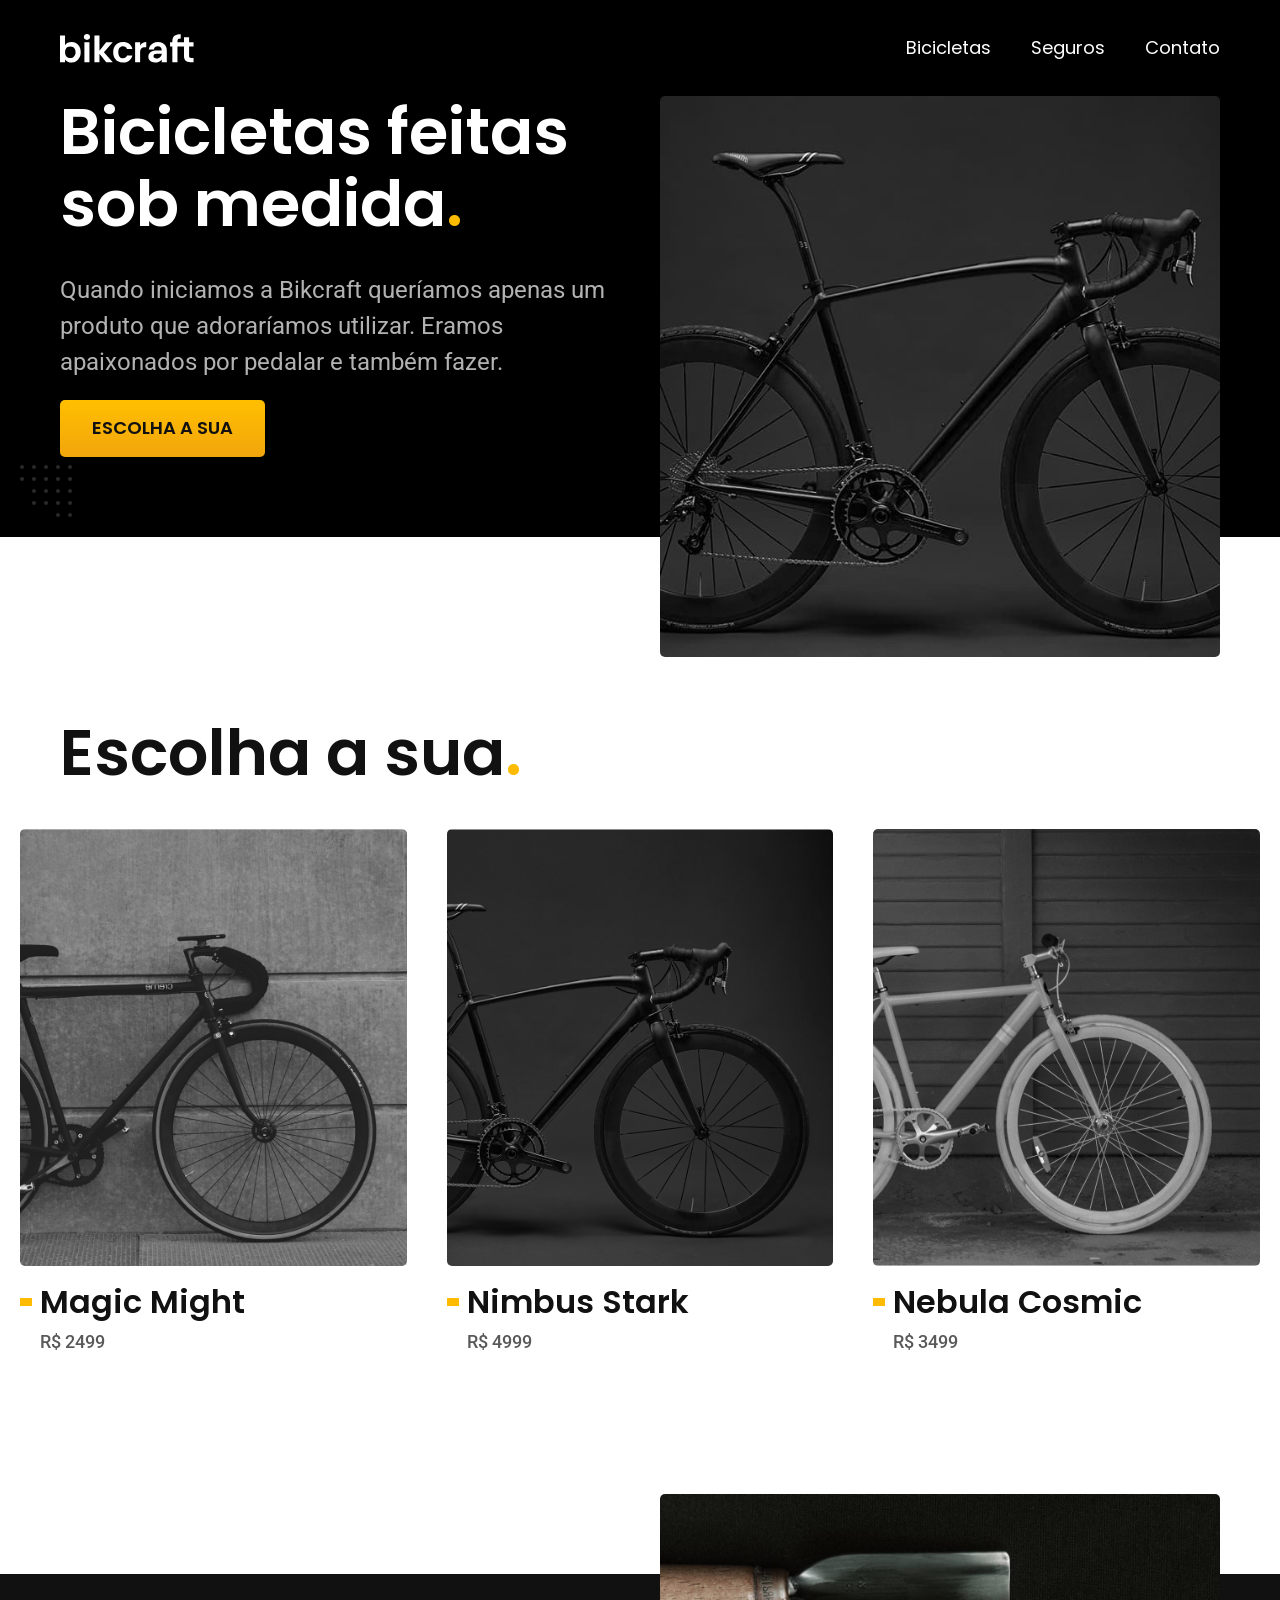
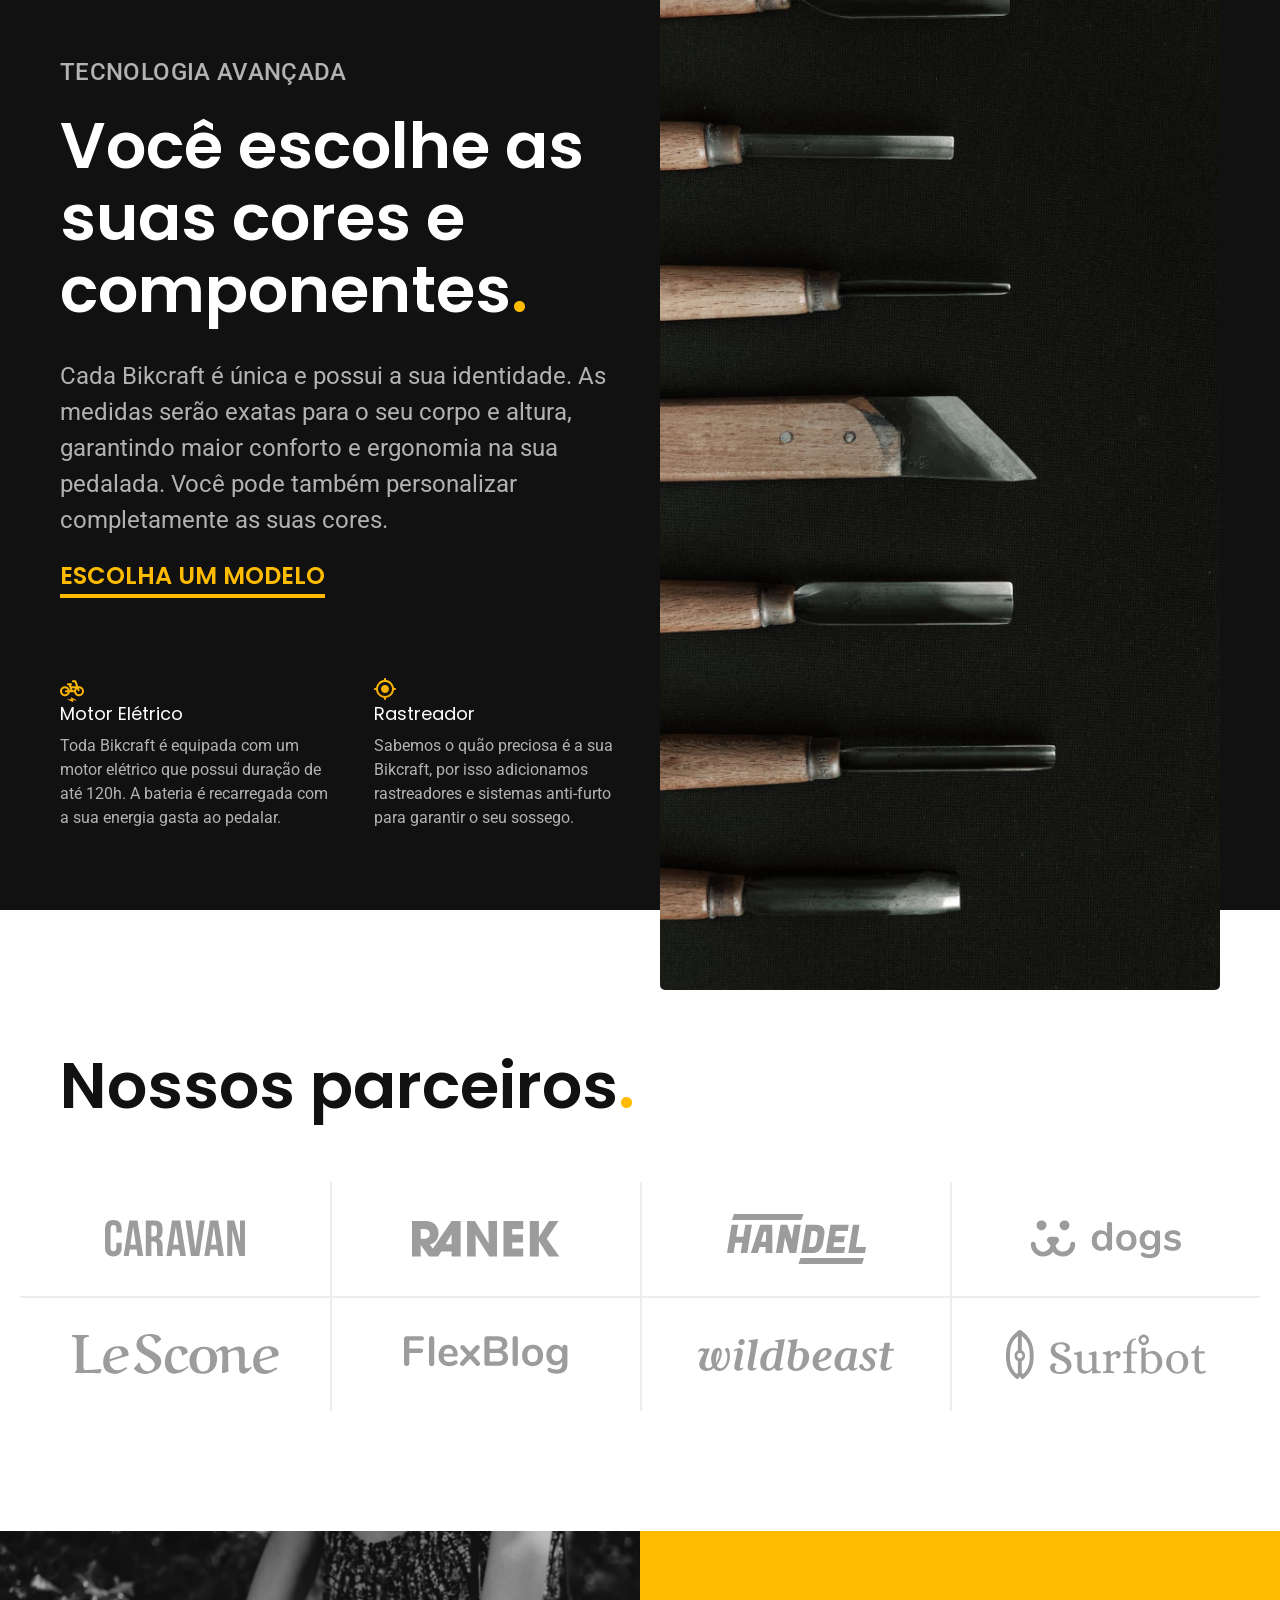
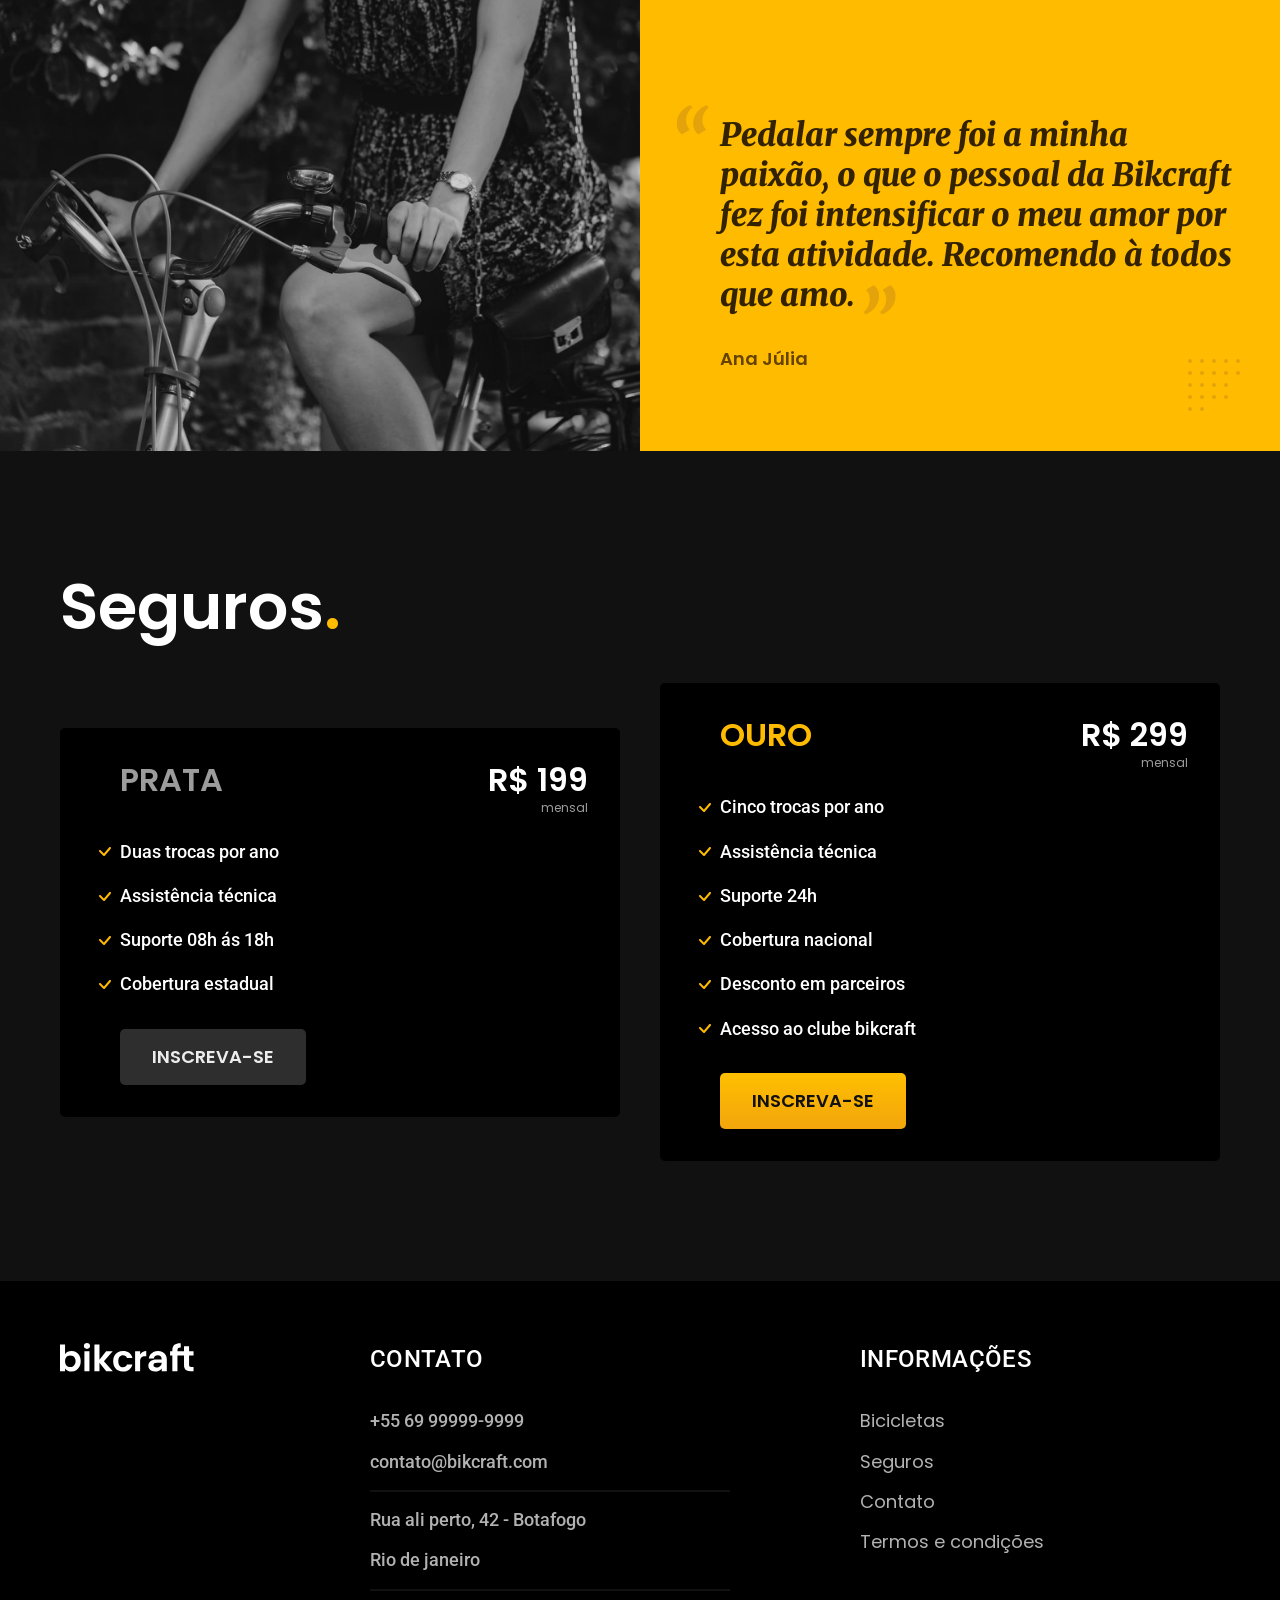
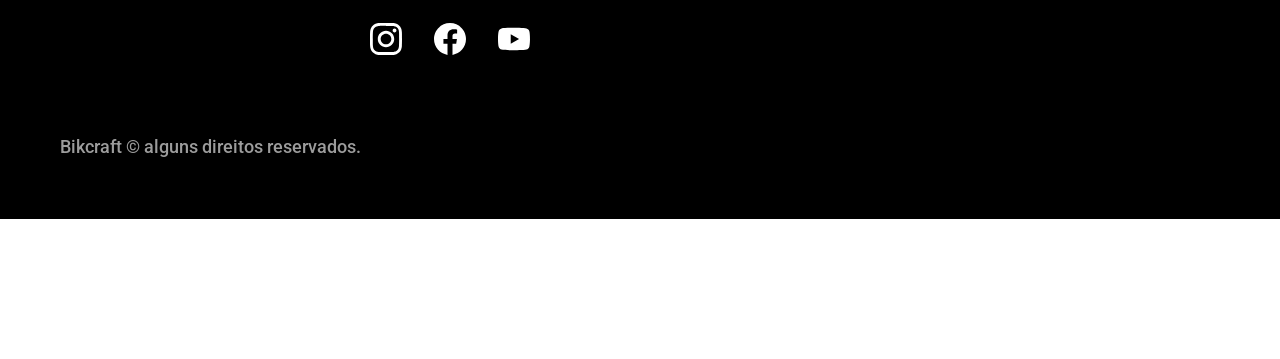
==== commit 3767f3c3: "Funções em JS e Plugin de animação" ====
--- a/index.html
+++ b/index.html
@@ -31,11 +31,11 @@
   <main class="introducao-bg">
     <div class="introducao container">
       <div class="introducao-conteudo">
-        <h1 class="font-1-xxl cor-0">Bicicletas feitas sob medida<span class="cor-p1">.</span></h1>
-        <p class="font-2-l cor-5">Quando iniciamos a Bikcraft queríamos apenas um produto que adoraríamos utilizar. Eramos apaixonados por pedalar e também fazer.</p>
-        <a class="botao" href="./bicicletas.html">Escolha a sua</a>
+        <h1 data-anime="200" class="font-1-xxl cor-0 fadeInDown">Bicicletas feitas sob medida<span class="cor-p1">.</span></h1>
+        <p class="font-2-l cor-5 fadeInDown" data-anime="400">Quando iniciamos a Bikcraft queríamos apenas um produto que adoraríamos utilizar. Eramos apaixonados por pedalar e também fazer.</p>
+        <a class="botao fadeInDown" data-anime="600" href="./bicicletas.html">Escolha a sua</a>
       </div>
-      <picture>
+      <picture data-anime="800" class="fadeInDown">
         <source media="(max-width: 800px)" srcset="./imgs/imgs/nossas-bicicletas-1.jpg">
         <img src="./imgs/imgs/introducao.jpg" width="1280" height="1600" alt="Bicicleta preta">
       </picture>
@@ -185,7 +185,8 @@
       <p class="footer-copy font-2-m cor-6">Bikcraft © alguns direitos reservados.</p>
     </div>
   </footer>
-
+  <script src="js/plugins/simple-anime.js"></script>
+  <script src="js/script.js"></script>
 </body>
 
 </html>
--- a/css/style.css
+++ b/css/style.css
@@ -12,6 +12,7 @@
 @import url("./utlidades/componentes.css");
 @import url("utlidades/tipografia.css");
 @import url("utlidades/cores.css");
+@import url("utlidades/animacao.css");
 @import url("utlidades/formulario.css");
 
 /* Termos */
@@ -23,7 +24,6 @@
 
 /* Orçamento */
 @import url("orcamento/orcamento.css");
-
 
 /* Bicicletas */
 @import url("bicicletas/bicicletas-lista.css");
--- a/css/style.css
+++ b/css/style.css
@@ -12,6 +12,7 @@
 @import url("./utlidades/componentes.css");
 @import url("utlidades/tipografia.css");
 @import url("utlidades/cores.css");
+@import url("utlidades/animacao.css");
 @import url("utlidades/formulario.css");
 
 /* Termos */
@@ -23,7 +24,6 @@
 
 /* Orçamento */
 @import url("orcamento/orcamento.css");
-
 
 /* Bicicletas */
 @import url("bicicletas/bicicletas-lista.css");
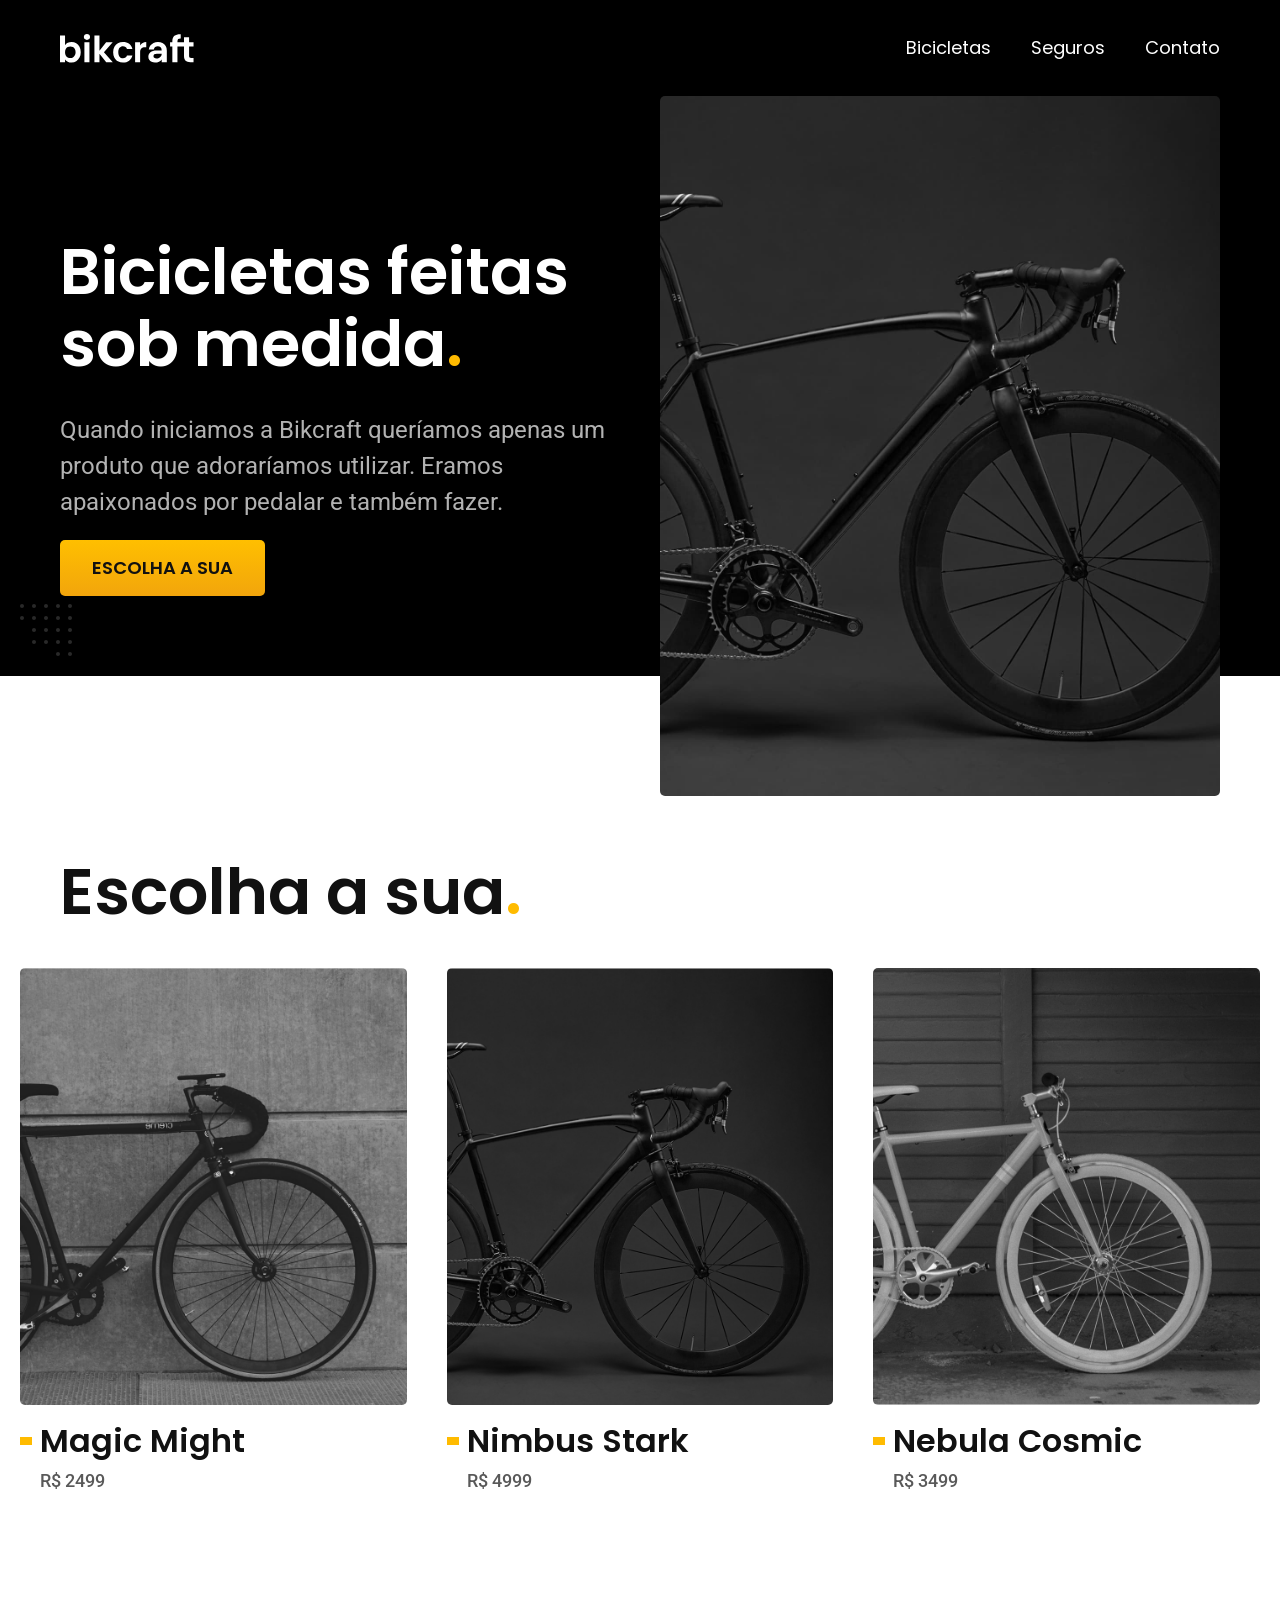
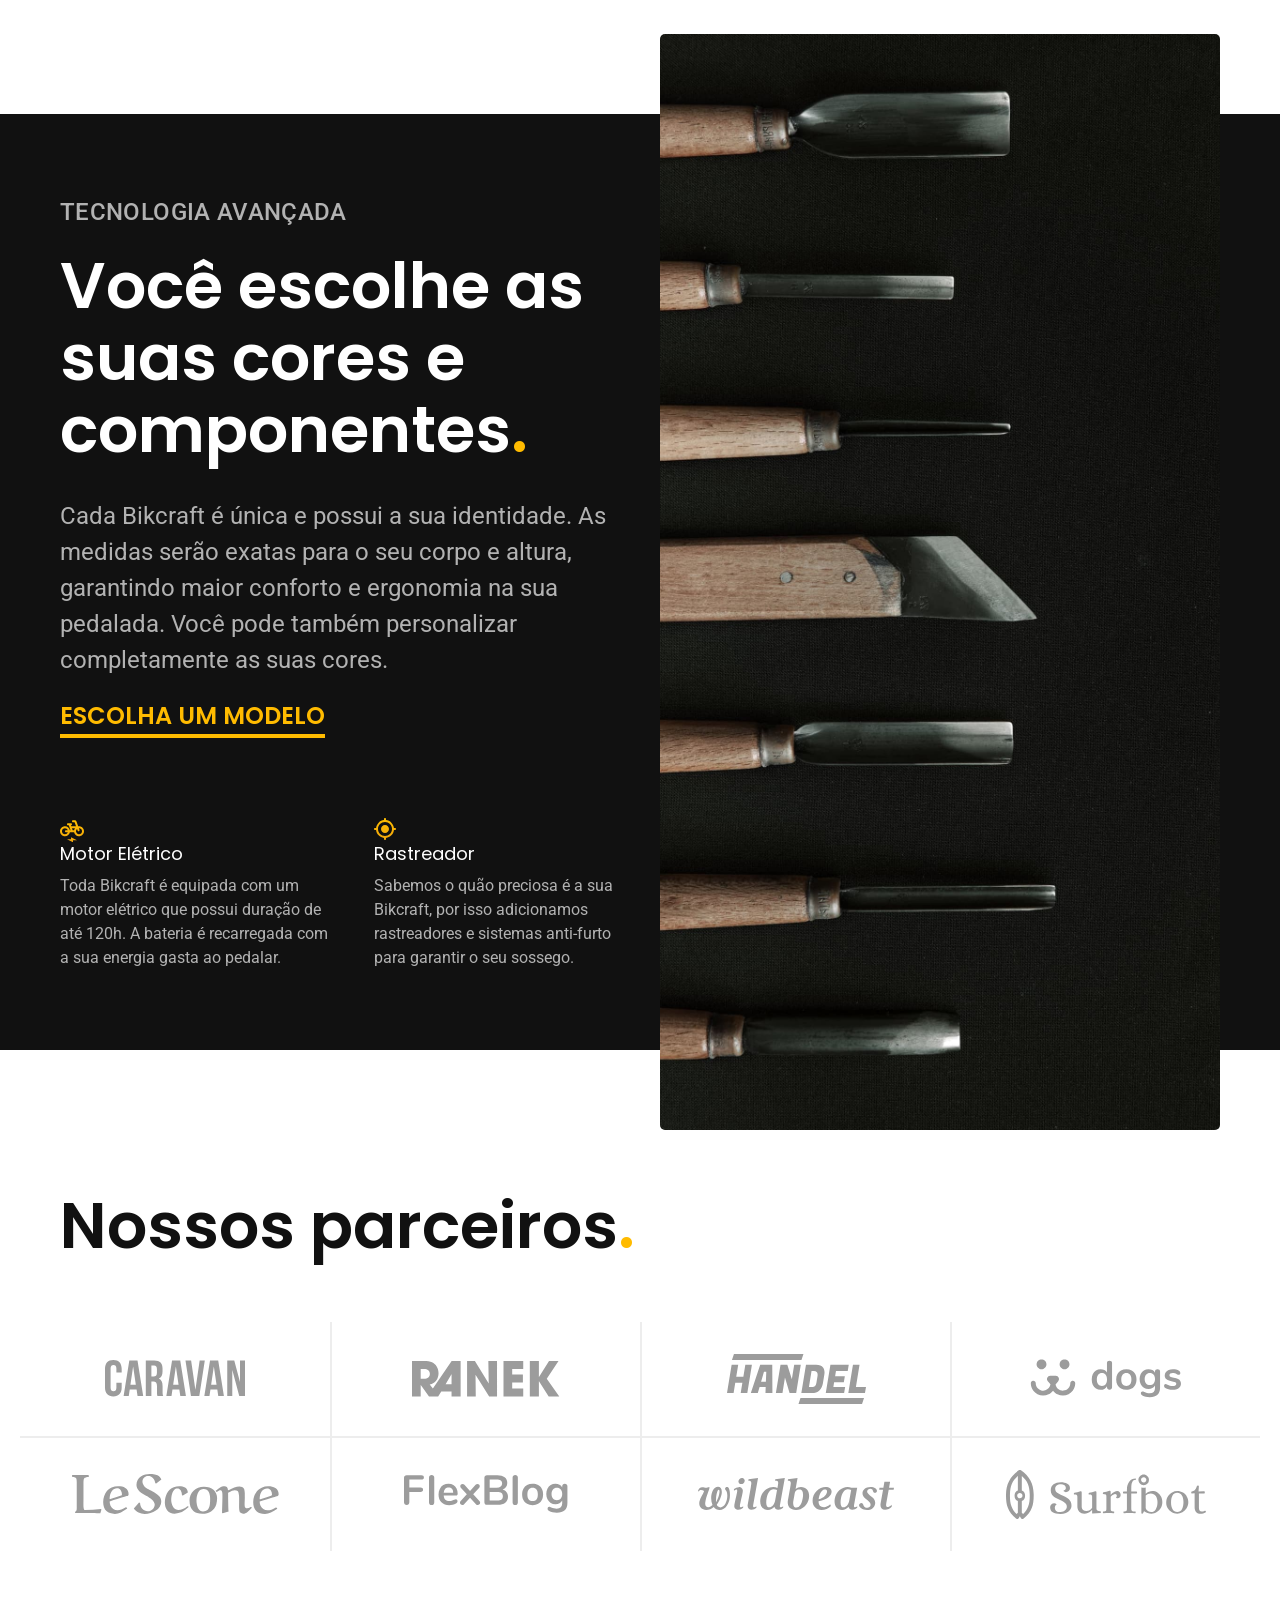
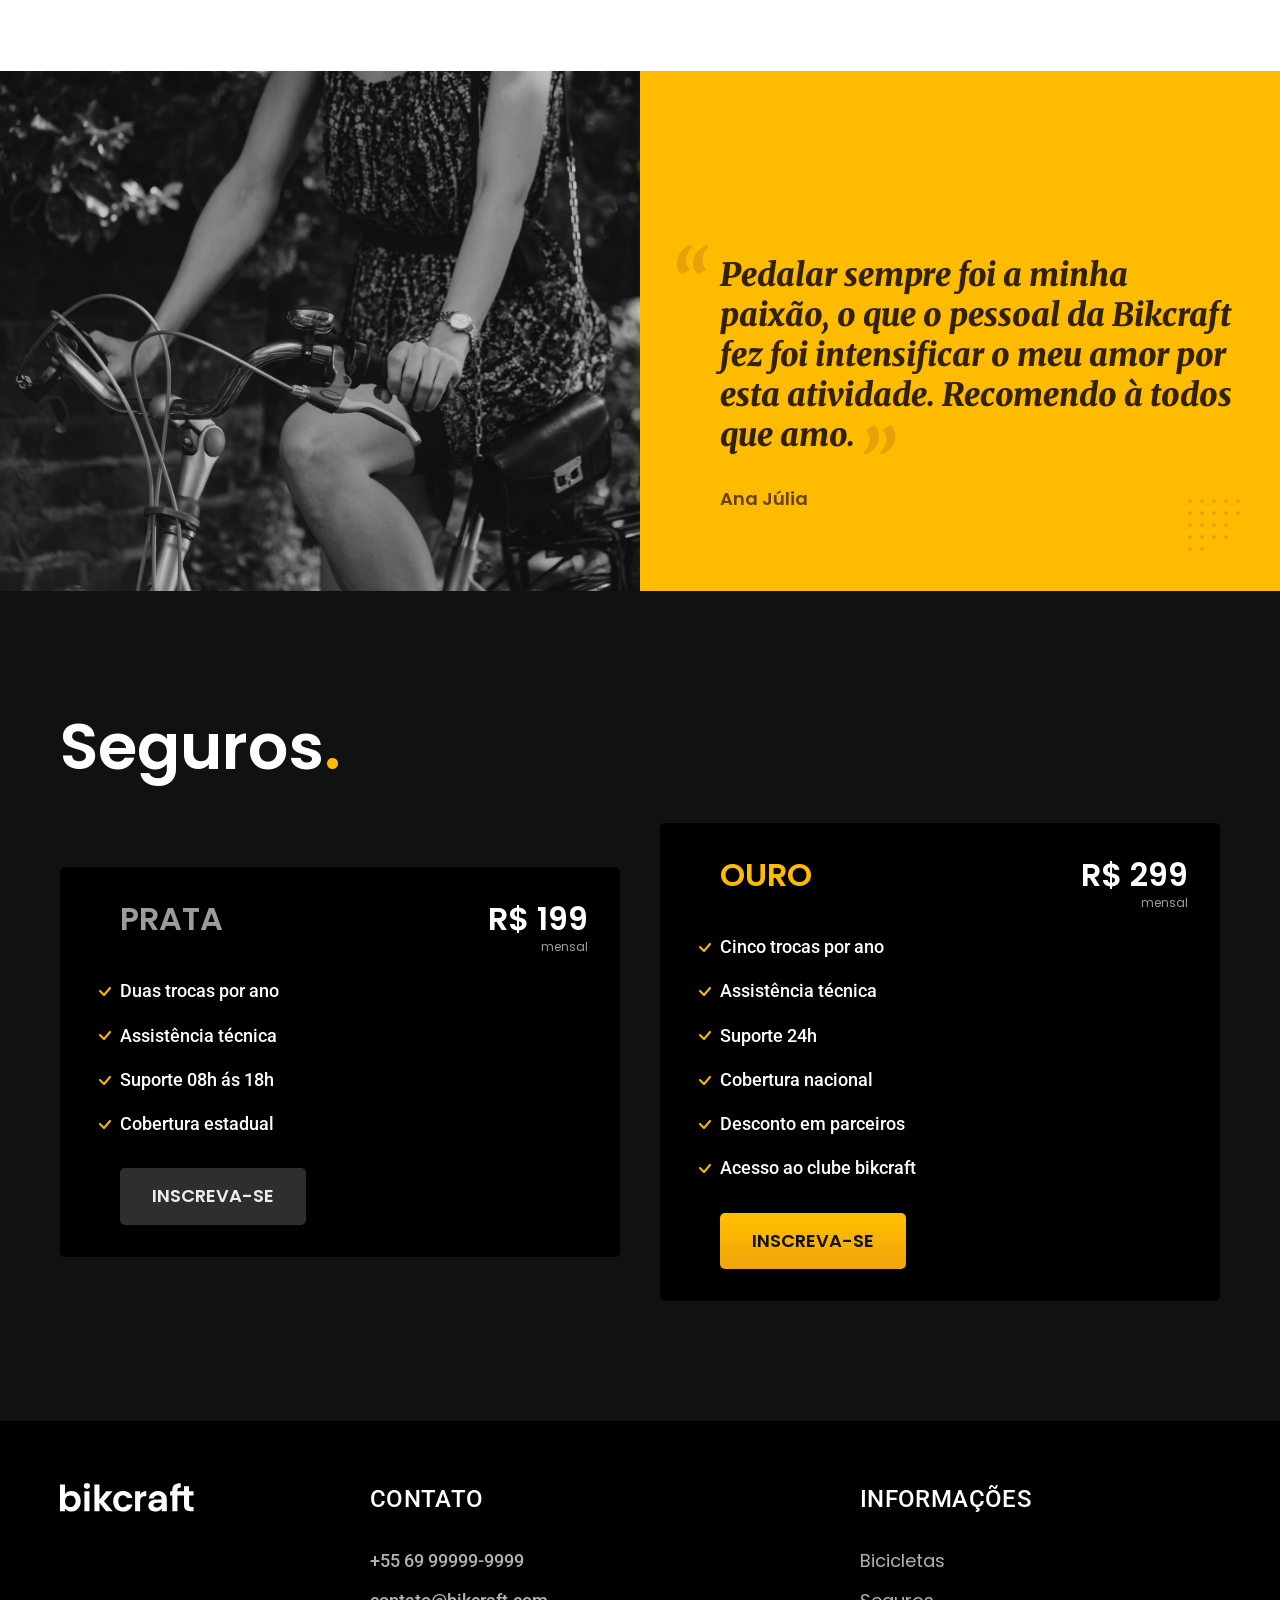
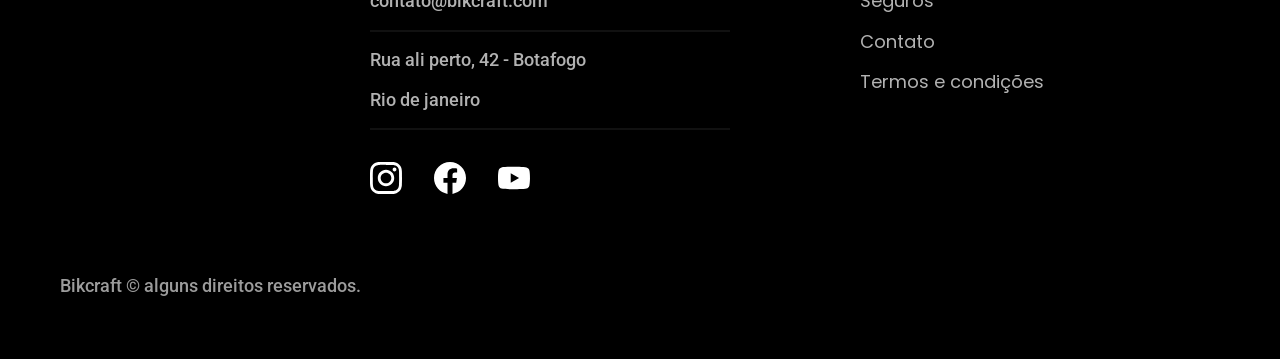
==== commit 5249f7f4: "Fallback para caso o javascript, não funcione" ====
--- a/index.html
+++ b/index.html
@@ -12,6 +12,11 @@
   <link rel="preconnect" href="https://fonts.googleapis.com">
   <link rel="preconnect" href="https://fonts.gstatic.com" crossorigin>
   <link href="https://fonts.googleapis.com/css2?family=Poppins:wght@400;600&family=Roboto:wght@400;500&family=Merriweather:ital,opsz,wght@1,18..144,900&display=swap" rel="stylesheet">
+
+
+  <script>
+    document.documentElement.classList.add("js");
+  </script>
 </head>
 
 <body>
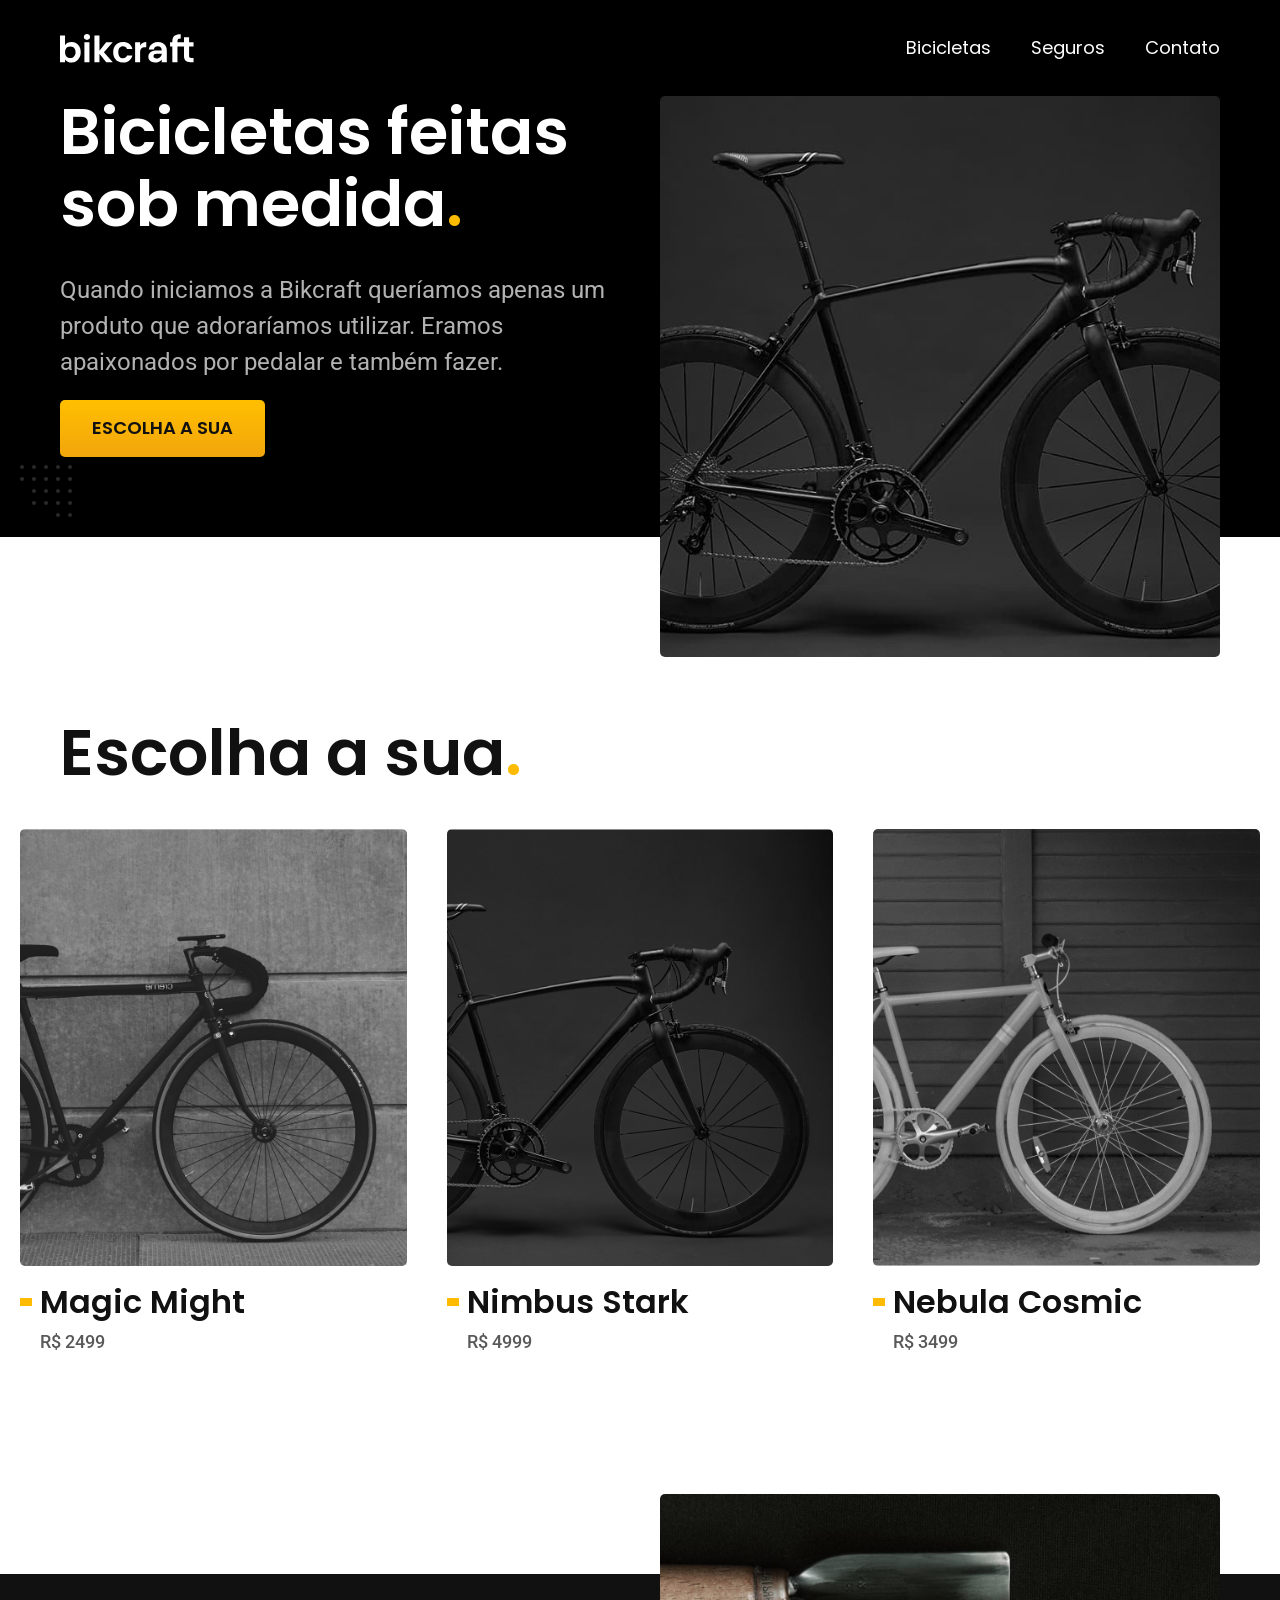
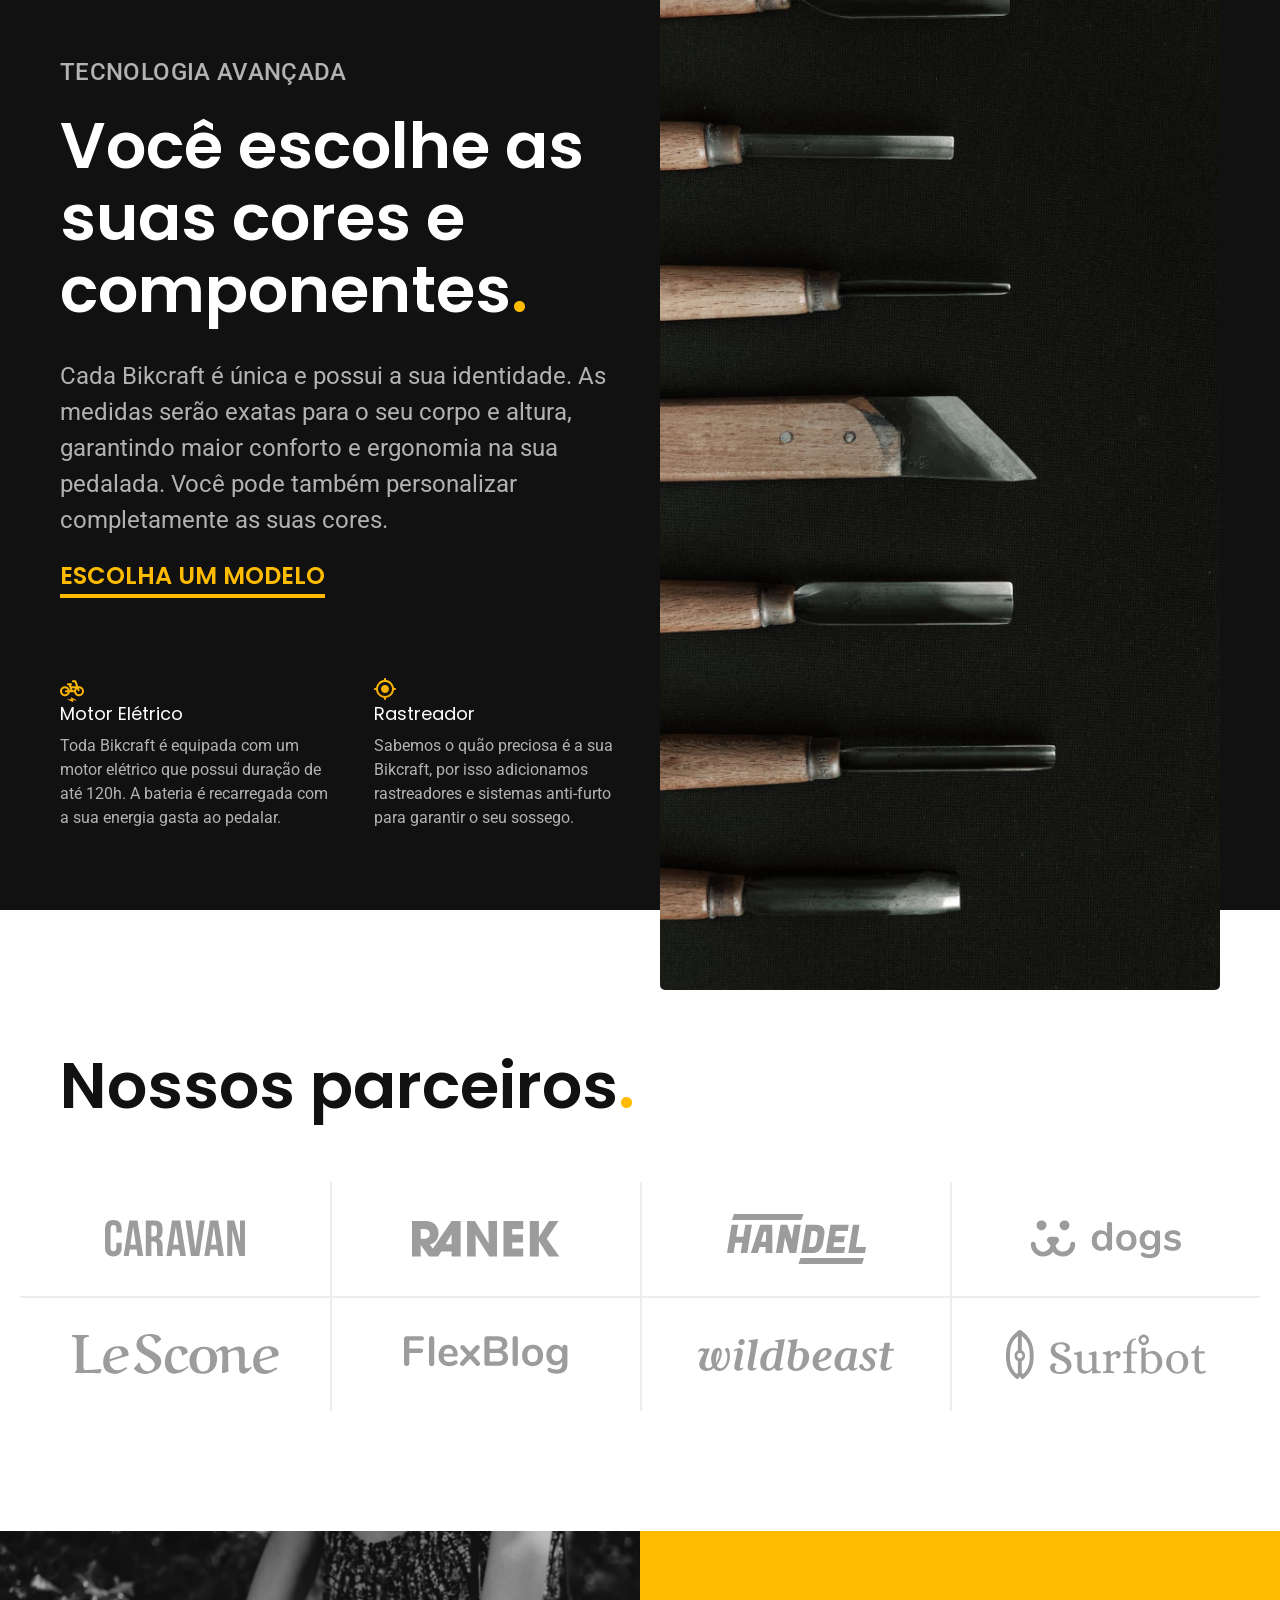
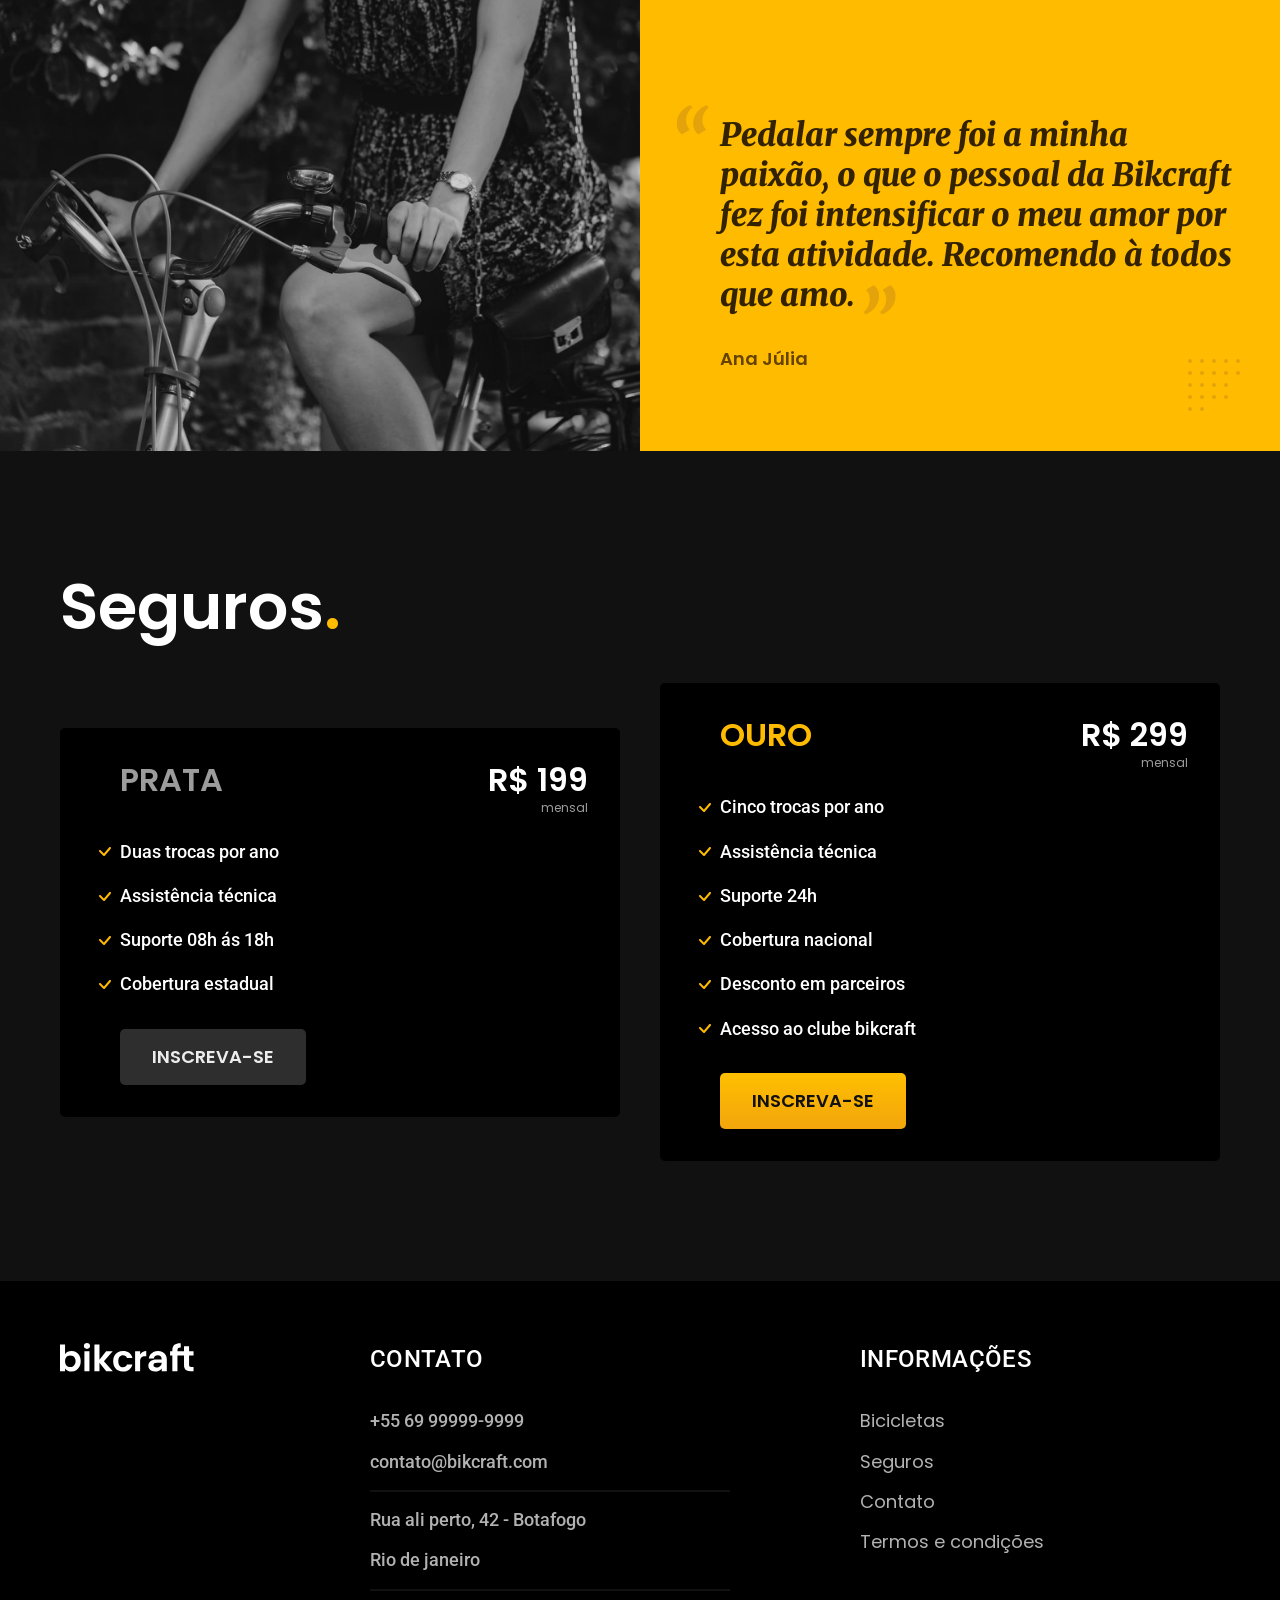
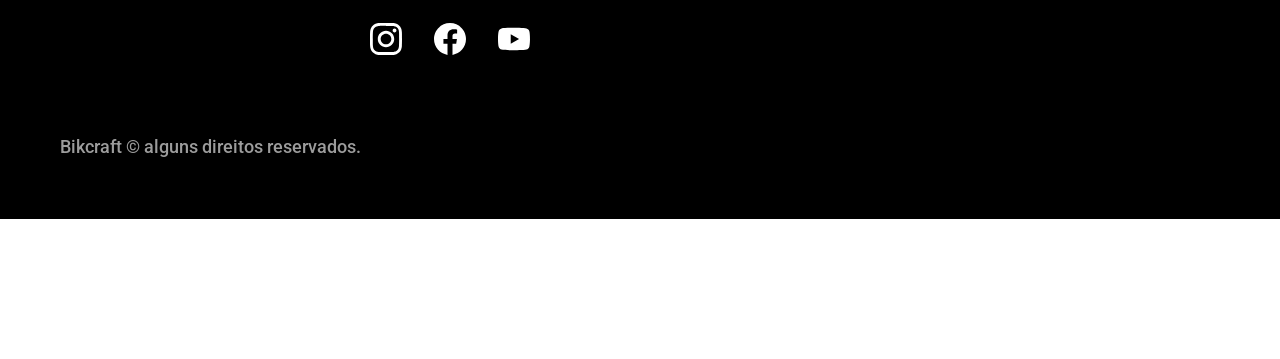
==== commit ee051468: "Otimizações" ====
--- a/index.html
+++ b/index.html
@@ -7,8 +7,9 @@
   <meta name="viewport" content="width=device-width, initial-scale=1.0">
   <title>Bikcraft - Bicletas Elétricas</title>
   <meta name="description" content="Bicicletas elétricas de alta precisão e qualidade, feitas sob medida para você. Explore o mundo na sua velocidade com a Bikcraft.">
-  <link rel="preload" href="./css/style.css" as="style">
-  <link rel="stylesheet" href="./css/style.css">
+  <link rel="preload" href="./css/style.min.css" as="style">
+  <link rel="icon" href="imgs/icones/favicon.svg" type="image/svg+xml">
+  <link rel="stylesheet" href="./css/style.min.css">
   <link rel="preconnect" href="https://fonts.googleapis.com">
   <link rel="preconnect" href="https://fonts.gstatic.com" crossorigin>
   <link href="https://fonts.googleapis.com/css2?family=Poppins:wght@400;600&family=Roboto:wght@400;500&family=Merriweather:ital,opsz,wght@1,18..144,900&display=swap" rel="stylesheet">
--- a/css/style.min.css
+++ b/css/style.min.css
@@ -0,0 +1 @@
+.footer-bg{background-color:var(--cor-12)}.footer{display:grid;grid-template-columns:3fr 5fr 4fr;gap:40px;padding-top:60px;padding-bottom:60px}.footer h2{margin-bottom:32px}.footer-contato ul{margin-bottom:32px}.footer li{margin-bottom:16px}.footer-contato li:nth-child(2n):after{content:"";display:block;max-width:360px;height:2px;background:var(--cor-11);margin-top:16px}.footer-redes{display:flex;gap:32px}.footer a:hover{color:var(--cor-0)}.footer-copy{grid-column:1/-1;margin-top:40px}@media (max-width:800px){.footer>img{display:none}.footer{grid-template-columns:1fr 1fr}}@media (max-width:800px){.footer{grid-template-columns:1fr;gap:60px}.footer-copy{margin-top:0}}body{margin:0;padding:0;font-family:Arial,Helvetica,sans-serif;color:#111}blockquote,dd,h1,h2,h3,h4,p,ul{margin:0}a{text-decoration:none;color:inherit}ul{padding:0;list-style:none}img{max-width:100%;height:auto;display:block}img[src$=".jpg"]{border-radius:5px}.header-bg{background:var(--cor-12)}.header{display:flex;flex-wrap:wrap;gap:20px;justify-content:space-between;align-items:center;padding-top:20px;padding-bottom:20px}.header-menu{display:flex;flex-wrap:wrap;gap:40px}.header-menu a{display:inline-block;padding:16px 0;position:relative}.header-menu a::after{content:"";display:block;height:2px;width:0;background:var(--cor-0);margin-top:4px;transition:.4s;position:absolute}.header-menu a.ativo::after,.header-menu a:hover::after{width:100%}@media (max-width:800px){.header-menu{gap:20px}.header-menu a{background:var(--cor-11);padding:12px 16px;border-radius:5px}.header-menu a:hover{background-color:var(--cor-10)}.header-menu a::after{display:none}}@media (max-width:600px){.header-menu{gap:12px}.header-menu a{background:var(--cor-11);padding:8px 12px;font-size:14px}}.introducao-bg{background:var(--cor-12) url("../imgs/decoradores/cinza-2.svg") no-repeat bottom 140px left 20px;box-shadow:inset 0 -120px #fff}.introducao{display:grid;grid-template-columns:1fr 1fr;gap:0 40px}.introducao-conteudo{align-self:end;padding-bottom:200px}.introducao img{width:100%;object-fit:cover;height:100%;border-radius:5px}.introducao h1{margin-bottom:32px}.introducao p{margin-bottom:20px}@media (max-width:800px){.introducao-bg{background:var(--cor-11);padding-top:40px;box-shadow:inset 0 -60px var(--cor-0)}.introducao{grid-template-columns:1fr;gap:32px}.introducao-conteudo{padding-bottom:0}.introducao h1{font-size:32px;margin-bottom:16px}}.tecnologia-bg{background-color:var(--cor-11);box-shadow:inset 0 80px var(--cor-0),inset 0 -80px var(--cor-0)}.tecnologia{display:grid;grid-template-columns:1fr 1fr;gap:40px}.tecnologia-imagem img{width:100%;height:100%;object-fit:cover;object-position:left}.tecnologia-conteudo{padding-top:160px;padding-bottom:160px}.tecnologia-conteudo>span{margin-bottom:20px;display:block}.tecnologia-conteudo h2{margin-bottom:32px}.tecnologia-conteudo>p{margin-bottom:20px}.tecnologia a{margin-bottom:80px}.tecnologia-vantagens{display:flex;gap:40px}.tecnologia-vantagens h3{margin-bottom:8px;width:max-content}.tecnologia-vantagens img{width:24px}@media (max-width:800px){.tecnologia-bg{box-shadow:initial}.tecnologia{grid-template-columns:1fr}.tecnologia-conteudo{padding-top:60px;padding-bottom:60px}.tecnologia-imagem{display:none}.tecnologia a{margin-bottom:60px}}@media (max-width:600px){.tecnologia-vantagens{flex-direction:column}}.parceiros{padding-top:60px;padding-bottom:120px}.parceiros h2{margin-bottom:60px}.parceiros ul{max-width:1400px;display:grid;grid-template-columns:repeat(4,1fr);padding:0 20px;margin:0 auto}.parceiros li{display:flex;padding:32px;border-left:2px solid var(--cor-2)}.parceiros img{margin:auto}.parceiros li:first-child,.parceiros li:nth-child(5){border-left:none}.parceiros li:nth-child(n+5){border-top:2px solid var(--cor-2)}@media (max-width:800px){.parceiros{padding-bottom:60px}.parceiros h2{margin-bottom:20px}.parceiros ul{grid-template-columns:repeat(2,1fr)}.parceiros li{padding:20px}.parceiros li:nth-child(n+3){border-top:2px solid var(--cor-2)}.parceiros li:nth-child(odd){border-left:none}}.depoimento{display:grid;grid-template-columns:1fr 1fr;background-color:var(--cor-p1);overflow:hidden}.depoimento img{width:100%;height:100%;object-fit:cover;border-radius:0}.depoimento-conteudo{padding:40px 40px 80px 80px;align-self:end;background:url("../imgs/decoradores/amarelo-1.svg") no-repeat bottom 40px right 40px}.depoimento-conteudo p{font-family:Merriweather,serif;font-style:italic;font-weight:900;max-width:32ch;margin-bottom:32px;position:relative}.depoimento p::before{content:"“";font-size:5rem;color:var(--cor-p2);position:absolute;left:-50px;top:-20px}.depoimento p::after{content:"”";font-size:5rem;color:var(--cor-p2);position:absolute}@media (min-width:1200px){.depoimento img{max-height:520px}}@media (max-width:800px){.depoimento{grid-template-columns:1fr;text-align:center}.depoimento img{max-height:200px}.depoimento-conteudo{padding:40px 20px;justify-self:center}}.container{max-width:1200px;box-sizing:border-box;margin-left:auto;margin-right:auto;padding-left:20px;padding-right:20px}.botao{display:inline-block;padding:16px 32px;box-shadow:0 1px 2px rgba(0,0,0,.1);border-radius:5px;background:linear-gradient(#ffbf00,#f2a50c);text-transform:uppercase;max-width:max-content;color:var(---cor-p5);font:600 1.125rem/1.35 Poppins,sans-serif;border:none;cursor:pointer}.botao:hover{background:linear-gradient(#ffb60d,#e59317)}.botao.secundario{background:var(--cor-10);color:var(--cor-2)}.botao.secundario:hover{background:var(--cor-9)}.botao.seta{display:flex;align-items:center}.botao.seta::after{content:"";display:inline-block;width:18px;height:10px;margin-left:12px;background:url("../imgs/icones/seta.svg");transition:transform .2s}.botao.seta:hover::after{transform:translateX(4px)}@media (max-width:600px){.botao{padding:12px 16px;font-size:1rem}}.link{display:inline-block;color:var(--cor-p1);font:600 1.5rem/1.5 Poppins,sans-serif;text-transform:uppercase}.link::after{content:"";display:block;width:100%;height:4px;background-color:currentColor}.link:hover{color:var(--cor-0)}.titulo-bg{padding-top:60px;padding-bottom:60px;background-color:var(--cor-11)}.titulo{background:url("../imgs/decoradores/cinza-1.svg") no-repeat top right 20px}.titulo p{margin-bottom:4px}@media (max-width:800px){.titulo-bg{padding-top:40px;padding-bottom:40px}.titulo p{font-size:1rem;text-transform:lowercase;font-weight:400}}.font-1-xs{font:400 0.75rem/1.35 Poppins,sans-serif}.font-2-xs{font:400 0.875rem/1.43 Roboto,sans-serif}.font-1-s{font:400 1rem/1.5 Poppins,sans-serif}.font-2-s{font:400 1rem/1.5 Roboto,sans-serif}.font-1-m,.font-1-m-b{font:400 1.125rem/1.35 Poppins,sans-serif}.font-1-m-b{font-weight:600}.font-2-m{font:500 1.125rem/1.35 Roboto,sans-serif}.font-1-l{font:400 1.5rem/1.5 Poppins,sans-serif}.font-2-l,.font-2-l-b{font:400 1.5rem/1.5 Roboto,sans-serif}.font-2-l-b{font-weight:500;letter-spacing:.015em;text-transform:uppercase}.font-1-xl{font:600 2rem/1.25 Poppins,sans-serif}.font-2-xl{font:500 2rem/1.25 Roboto,sans-serif}.font-1-xxl{font:600 4rem/1.125 Poppins,sans-serif}@media (max-width:1200px){.font-1-xxl{font-size:3rem}.font-2-l,.font-2-l-b{font-size:1.125rem}}@media (max-width:800px){.font-1-xxl{font-size:2rem}.font-1-xl,.font-2-xl{font-size:1.5rem}}:root{--cor-12:#000000;--cor-11:#111111;--cor-10:#2e2e2e;--cor-9:#404040;--cor-8:#595959;--cor-7:#717171;--cor-6:#9c9c9c;--cor-5:#b2b2b2;--cor-4:#cccccc;--cor-3:#dedede;--cor-2:#ededed;--cor-1:#f7f7f7;--cor-0:#ffffff;--cor-p1:#ffbb00;--cor-p2:#e4a30b;--cor-p3:#a66f00;--cor-p4:#664400;--cor-p5:#332200}.cor-p1{color:var(--cor-p1)}.cor-p2{color:var(--cor-p2)}.cor-p3{color:var(--cor-p3)}.cor-p4{color:var(--cor-p4)}.cor-p5{color:var(--cor-p5)}.cor-0{color:var(--cor-0)}.cor-1{color:var(--cor-1)}.cor-2{color:var(--cor-2)}.cor-3{color:var(--cor-3)}.cor-4{color:var(--cor-4)}.cor-5{color:var(--cor-5)}.cor-6{color:var(--cor-6)}.cor-7{color:var(--cor-7)}.cor-8{color:var(--cor-8)}.cor-9{color:var(--cor-9)}.cor-10{color:var(--cor-10)}.cor-11{color:var(--cor-11)}.cor-12{color:var(--cor-12)}.js .fadeInDown{transform:translate3d(0,-20px,0)}.js .fadeInUp{transform:translate3d(0,20px,0)}.js .fadeInRight{transform:translate3d(20px,0,0)}.js .fadeInLeft{transform:translate3d(-20px,0,0)}.js [data-anime]{opacity:0}.js .anime{opacity:1;transform:none;transition:transform .8s,opacity .8s}.form{display:grid;grid-template-columns:1fr 1fr;gap:20px}.form label{display:block;font:400 1rem/1.5 Poppins,sans-serif;margin-bottom:4px}.form .col-2{grid-column:span 2}.form input[type=email],.form input[type=text],.form textarea{font:400 1rem/1.5 Roboto,sans-serif;background:var(--cor-1);border:1px solid var(--cor-2);padding:12px;border-radius:5px;width:100%;box-sizing:border-box}.form input[type=email]:focus,.form input[type=text]:focus,.form textarea:focus{outline:0;border-color:var(--cor-p1);background:var(--cor-0);box-shadow:0 0 0 2px #fea}@media (max-width:600px){.form{grid-template-columns:1fr}.form .col-2{grid-column:1}}.termos{padding-top:80px;padding-bottom:80px}.termos h2{font-weight:600;margin-bottom:20px}.termos p+h2{margin-top:40px}.termos p{max-width:75ch;margin-bottom:24px}#contatos{background:linear-gradient(var(--cor-11) 715px,var(--cor-1) 0)}.contato{display:grid;grid-template-columns:5fr 7fr}.contato-formulario,.contato-informacoes{padding:60px;box-shadow:0 1px 2px rgba(0,0,0,.1)}.contato-informacoes{border-radius:5px 0 0 5px;background:var(--cor-12) url("../imgs/decoradores/cinza-2.svg") no-repeat bottom 20px left 20px}.contato-formulario{border-radius:0 5px 5px 0;background:var(--cor-0) url("../imgs/decoradores/cinza-3.svg") no-repeat bottom 20px right 20px}.contato-informacoes h2{margin-bottom:60px}.contato-endereco{margin-bottom:32px;padding-left:28px;background:url("../imgs/icones/local.svg") no-repeat 0 2px}.contato-endereco p{margin-bottom:8px}.contato-dados a{display:block;max-width:max-content;margin-bottom:8px;padding-left:28px}.contato-dados a:hover{color:var(--cor-0)}.contato-dados a:first-child{background:url("../imgs/icones/email.svg") no-repeat 0 2px}.contato-dados a:nth-child(2){margin-bottom:32px}.contato-dados a:nth-child(3){margin-bottom:60px;background:url("../imgs/icones/telefone.svg") no-repeat 0 2px}.contato-redes{display:flex;padding-left:28px;gap:32px}@media (max-width:800px){.contato{grid-template-columns:1fr}.contato-informacoes{background:var(--cor-12)}.contato-formulario,.contato-informacoes{padding:20px}.contato-informacoes{border-radius:5px 5px 0 0}.contato-formulario{border-radius:0 0 5px 5px}.contato-dados a:nth-child(3),.contato-informacoes h2{margin-bottom:32px}.contato-redes{margin-bottom:12px}#contatos{background:linear-gradient(var(--cor-11) 550px,var(--cor-1) 0)}}.lojas{display:grid;grid-template-columns:1fr 1fr;gap:0 40px;padding-top:120px;padding-bottom:120px}.lojas h2{grid-column:1/-1;margin-bottom:60px}.lojas img{border-radius:4px 4px 0 0}.lojas-item{border-radius:5px;background:var(--cor-0);box-shadow:0 1px 2px rgba(0,0,0,.1)}.lojas-conteudo{display:grid;grid-template-columns:1fr 1fr;gap:32px 16px;padding:32px}.lojas-conteudo h3,.lojas-tempo{grid-column:1/-1}.lojas-conteudo h3{position:relative}.lojas-conteudo h3::before{content:"";display:inline-block;background-color:var(--cor-p1);height:8px;width:12px;left:-20px;top:16px;position:absolute}.lojas-dados{display:grid;gap:8px;border-left:2px solid var(--cor-2);padding-left:12px}.lojas-tempo{display:flex;align-items:center;gap:8px}@media (max-width:800px){.lojas{gap:20px;padding-top:60px;padding-bottom:60px}.lojas h2{margin-bottom:32px}.lojas-conteudo h3::before{content:none}}@media (max-width:600px){.lojas{grid-template-columns:1fr}}#orcamento{background:linear-gradient(var(--cor-11) 715px,var(--cor-1) 0)}.orcamento{display:grid;grid-template-columns:5fr 7fr;padding-bottom:120px}.orcamento h2{text-transform:uppercase;position:relative;display:flex;align-items:center}.orcamento h2::before{content:"";display:inline-block;width:4px;height:8px;background-color:var(--cor-p1);position:absolute;left:-12px}.orcamento-dados,.orcamento-produto{padding:60px;box-shadow:0 1px 2px rgba(0,0,0,.1)}.orcamento-produto{border-radius:5px 0 0 5px;background:var(--cor-12) url("../imgs/decoradores/cinza-2.svg") no-repeat bottom 20px left 20px;display:grid;grid-template-columns:1fr 1fr;gap:20px;align-content:start}.orcamento-produto>*{grid-column:1/-1}.orcamento-produto>label{grid-column:initial}.orcamento-produto label{font:400 1rem/1.5 Poppins,sans-serif;color:var(--cor-4);background-color:var(--cor-10);padding:12px 16px;border-radius:5px;cursor:pointer;display:grid;grid-template-columns:auto 1fr auto;align-items:center;border:1px solid var(--cor-10)}.orcamento-produto input:checked+label{background:var(--cor-0);color:var(--cor-11)}.orcamento-produto label::before{content:"";display:inline-block;box-sizing:border-box;width:12px;height:12px;border:1px solid var(--cor-6);border-radius:50%;margin-right:8px}.orcamento-produto input:checked+label::before{border-color:var(--cor-7);box-shadow:inset 0 0 0 3px var(--cor-0),inset 0 0 0 6px var(--cor-7)}.orcamento-produto label:hover{background-color:var(--cor-9);border-color:var(--cor-9)}.orcamento-produto input:focus+label{box-shadow:0 0 0 2px var(--cor-p1);border-color:var(--cor-12)}.orcamento-produto label span{display:none}.orcamento-produto input:checked+label span{display:inline-block}.orcamento-produto input{opacity:0;position:absolute;pointer-events:none}.orcamento-dados{border-radius:0 5px 5px 0;background:var(--cor-0) url("../imgs/decoradores/cinza-3.svg") no-repeat bottom 20px right 20px}.orcamento-conteudo{display:none}.orcamento-conteudo h2,.orcamento-dados h2:nth-of-type(n+2){margin-top:20px}#bikcraft:checked~#orcamento-bikcraft,#seguro:checked~#orcamento-seguro{display:grid;gap:20px}.orcamento-detalhes{display:none;background:var(--cor-0);padding:20px;grid-template-columns:1fr 1fr;border-radius:5px;align-items:center}.orcamento-detalhes li{display:flex;align-items:center;margin-bottom:8px}.orcamento-detalhes li img{width:16px;margin-right:8px}.orcamento-produto input:checked+label+.orcamento-detalhes{display:grid}.termos-checkbox{display:flex;align-items:center;gap:8px}.termos-checkbox label{margin:0}@media (max-width:1200px){.orcamento-dados,.orcamento-produto{padding:32px}}@media (max-width:800px){.orcamento{grid-template-columns:1fr}.orcamento-dados{border-radius:0 0 5px 5px}.orcamento-produto{border-radius:5px 5px 0 0;background:var(--cor-12)}}@media (max-width:400px){.orcamento-produto{grid-template-columns:1fr}}.bicicletas-lista{padding-top:60px;padding-bottom:120px}.bicicletas-lista h2{margin-bottom:40px}.bicicletas-lista ul{display:flex;gap:40px;padding:0 20px 20px 20px;max-width:1400px;margin-left:auto;margin-right:auto;overflow-x:auto}#bicicleta .bicicletas-lista ul{padding:0 0 20px 0}.bicicletas-lista li{min-width:280px}.bicicletas-lista a{display:block}.bicicletas-lista img{margin-bottom:16px}.bicicletas-lista h3{margin-bottom:8px;display:flex;align-items:center}.bicicletas-lista h3::before{content:"";display:inline-block;background-color:var(--cor-p1);height:8px;width:12px;margin-right:8px;transition:width .3s}.bicicletas-lista a:hover h3::before{width:24px}.bicicletas-lista li span{padding-left:20px}@media (max-width:800px){.bicicletas-lista{padding-bottom:60px}.bicicletas-lista ul{gap:20px}}.bicicletas-bg{background:linear-gradient(to right,#fff 30%,var(--cor-11) 0)}.bicicletas{display:grid;grid-template-columns:1fr 1fr;gap:40px;padding-bottom:60px;padding-top:60px;background:url("../imgs/decoradores/cinza-1.svg") no-repeat top 40px right 20px}.bicicletas-imagem{display:grid}.bicicletas-imagem img{grid-area:1/1}.bicicletas-imagem span{grid-area:1/1;place-self:start end;margin-top:20px;background-color:var(--cor-12);display:inline-block;padding:8px 16px 8px 8px;border-radius:5px 0 0 5px}.bicicletas-conteudo{display:grid;grid-template-columns:1fr auto;align-content:start}.bicicletas-conteudo h2,p{grid-column:1/-1}.bicicletas-conteudo h2{margin-bottom:20px}.bicicletas-conteudo h2::before{content:"";display:block;width:12px;height:8px;background-color:var(--cor-p1);margin-bottom:8px}.bicicletas-conteudo p{margin-bottom:32px}.bicicletas a{place-self:end}.bicicletas li{display:flex;align-items:center}.bicicletas ul{display:grid;gap:16px}.bicicletas-conteudo img{width:24px;margin-right:8px}@media (max-width:800px){.bicicletas-bg{background:var(--cor-11)}.bicicletas{grid-template-columns:1fr;gap:20px;padding-top:40px;padding-bottom:40px}}@media (max-width:600px){.bicicletas-conteudo{grid-template-columns:1fr}.bicicletas ul{margin-bottom:32px;font-size:1rem;grid-template-columns:1fr 1fr}.bicicletas a{place-self:start}}.seguros-bg{background-color:var(--cor-11)}.seguros{padding-top:120px;padding-bottom:120px;display:grid;grid-template-columns:1fr 1fr;gap:40px;align-items:center}#seguros .seguros{padding-top:0}.seguros h2{grid-column:1/-1}.seguros-item{background-color:var(--cor-12);padding:32px 32px 32px 60px;display:grid;grid-template-columns:1fr auto;border-radius:5px}.seguros-item h3{margin-bottom:40px}.seguros-item span{grid-column:2;display:block;text-align:right}.seguros-item ul{grid-column:1/-1;margin-bottom:32px}.seguros-item li{display:flex;align-items:center;position:relative}.seguros-item li+li{margin-top:20px}.seguros-item li::before{content:"";display:inline-block;position:absolute;left:-21px;width:13px;height:9px;background:no-repeat url("/imgs/icones/lista.svg")}.seguros-item a{grid-column:1/-1}@media (max-width:800px){.seguros{grid-template-columns:1fr}}.vantagens-bg{background-color:var(--cor-12)}.vantagens{padding-top:120px;padding-bottom:120px}.vantagens h2{margin-bottom:60px}.vantagens ul{display:grid;grid-template-columns:repeat(auto-fit,minmax(280px,max-content));gap:40px 80px}.vantagens h3,.vantagens img{margin-bottom:8px}@media (max-width:800px){.vantagens{padding-top:60px;padding-bottom:60px}.vantagens h2{margin-bottom:40px}.vantagens ul{gap:20px}}.perguntas{padding-top:120px;padding-bottom:120px}.perguntas h2{margin-bottom:60px}.perguntas dl>div{padding:20px;border-radius:5px}.perguntas dl>div:nth-child(odd){background-color:var(--cor-1)}.perguntas button{display:grid;grid-template-columns:auto 1fr auto;align-items:center;gap:8px;cursor:pointer;border:none;background:0 0;width:100%;text-align:left}.perguntas button::before{content:"";display:inline-block;width:12px;height:8px;background-color:var(--cor-p1)}.perguntas button::after{content:"";display:inline-block;width:24px;height:24px;background:url("../imgs/icones/seta-abrir.svg") no-repeat;transition:.3s}.perguntas button:hover::after,.perguntas button[aria-expanded=true]::after{transform:rotate(180deg)}.js .perguntas dd{display:none}.perguntas dd.ativa{display:block}.perguntas dd{padding-left:20px;padding-top:16px;max-width:80ch}@media (max-width:800px){.perguntas{padding-top:60px;padding-bottom:60px}.perguntas h2{margin-bottom:40px}}.bicicleta{display:grid;grid-template-columns:1fr 1fr;align-items:start;gap:40px;padding-top:60px;padding-bottom:60px}#bicicleta .titulo p{text-transform:uppercase}.bicicletas-imagens{display:flex;flex-wrap:wrap;gap:20px}.bicicletas-imagens img{flex:1;min-width:200px}.bicicletas-imagens img:first-child{min-width:100%}.bicicleta-conteudo>p{margin-bottom:32px}.bicicleta-comprar{display:grid;grid-template-columns:max-content auto;align-items:center;justify-items:start;gap:8px 12px;margin-bottom:40px}.bicicleta-comprar a{grid-row:span 2}.bicicleta-comprar span{display:flex;align-items:center;background-color:var(--cor-12);gap:8px;padding:4px 8px;border-radius:5px}.bicicleta-conteudo h2{text-transform:uppercase;letter-spacing:.015em;margin-bottom:12px}.bicicletas-ficha,.bicicletas-informacoes{padding:32px;background-color:var(--cor-12);border-radius:5px}.bicicletas-informacoes{display:grid;grid-template-columns:1fr 1fr;margin-bottom:40px;gap:32px}.bicicletas-informacoes img{width:24px;margin-bottom:8px}.bicicletas-informacoes h3{margin-bottom:8px}.bicicletas-ficha li{padding:4px 0;display:flex;justify-content:space-between;border-bottom:1px solid var(--cor-11)}.bicicletas-ficha li:last-child{border-bottom:none}.bicicletas-ficha span{color:var(--cor-6)}@media (max-width:800px){.bicicleta{grid-template-columns:1fr;padding-top:40px;padding-bottom:40px}.bicicletas-imagens{grid-row:2}}@media (max-width:400px){.bicicleta-comprar{grid-template-columns:1fr}.bicicletas-informacoes{grid-template-columns:1fr}}.seguro-bg{background-color:var(--cor-11);box-shadow:inset 0 120px var(--cor-0),inset 0 -120px var(--cor-12)}.seguro{display:grid;grid-template-columns:1fr 1fr;gap:40px}.seguro-imagem img{width:100%;height:100%;object-fit:cover}.seguro-conteudo{padding-top:180px;padding-bottom:180px}.seguro h2{margin-bottom:32px}.seguro p{margin-bottom:20px}@media (max-width:800px){.seguro-bg{box-shadow:inset 0 -60px var(--cor-12)}.seguro{grid-template-columns:1fr}.seguro-conteudo{grid-row:1;padding-top:40px;padding-bottom:0}}
--- a/css/style.min.css
+++ b/css/style.min.css
@@ -0,0 +1 @@
+.footer-bg{background-color:var(--cor-12)}.footer{display:grid;grid-template-columns:3fr 5fr 4fr;gap:40px;padding-top:60px;padding-bottom:60px}.footer h2{margin-bottom:32px}.footer-contato ul{margin-bottom:32px}.footer li{margin-bottom:16px}.footer-contato li:nth-child(2n):after{content:"";display:block;max-width:360px;height:2px;background:var(--cor-11);margin-top:16px}.footer-redes{display:flex;gap:32px}.footer a:hover{color:var(--cor-0)}.footer-copy{grid-column:1/-1;margin-top:40px}@media (max-width:800px){.footer>img{display:none}.footer{grid-template-columns:1fr 1fr}}@media (max-width:800px){.footer{grid-template-columns:1fr;gap:60px}.footer-copy{margin-top:0}}body{margin:0;padding:0;font-family:Arial,Helvetica,sans-serif;color:#111}blockquote,dd,h1,h2,h3,h4,p,ul{margin:0}a{text-decoration:none;color:inherit}ul{padding:0;list-style:none}img{max-width:100%;height:auto;display:block}img[src$=".jpg"]{border-radius:5px}.header-bg{background:var(--cor-12)}.header{display:flex;flex-wrap:wrap;gap:20px;justify-content:space-between;align-items:center;padding-top:20px;padding-bottom:20px}.header-menu{display:flex;flex-wrap:wrap;gap:40px}.header-menu a{display:inline-block;padding:16px 0;position:relative}.header-menu a::after{content:"";display:block;height:2px;width:0;background:var(--cor-0);margin-top:4px;transition:.4s;position:absolute}.header-menu a.ativo::after,.header-menu a:hover::after{width:100%}@media (max-width:800px){.header-menu{gap:20px}.header-menu a{background:var(--cor-11);padding:12px 16px;border-radius:5px}.header-menu a:hover{background-color:var(--cor-10)}.header-menu a::after{display:none}}@media (max-width:600px){.header-menu{gap:12px}.header-menu a{background:var(--cor-11);padding:8px 12px;font-size:14px}}.introducao-bg{background:var(--cor-12) url("../imgs/decoradores/cinza-2.svg") no-repeat bottom 140px left 20px;box-shadow:inset 0 -120px #fff}.introducao{display:grid;grid-template-columns:1fr 1fr;gap:0 40px}.introducao-conteudo{align-self:end;padding-bottom:200px}.introducao img{width:100%;object-fit:cover;height:100%;border-radius:5px}.introducao h1{margin-bottom:32px}.introducao p{margin-bottom:20px}@media (max-width:800px){.introducao-bg{background:var(--cor-11);padding-top:40px;box-shadow:inset 0 -60px var(--cor-0)}.introducao{grid-template-columns:1fr;gap:32px}.introducao-conteudo{padding-bottom:0}.introducao h1{font-size:32px;margin-bottom:16px}}.tecnologia-bg{background-color:var(--cor-11);box-shadow:inset 0 80px var(--cor-0),inset 0 -80px var(--cor-0)}.tecnologia{display:grid;grid-template-columns:1fr 1fr;gap:40px}.tecnologia-imagem img{width:100%;height:100%;object-fit:cover;object-position:left}.tecnologia-conteudo{padding-top:160px;padding-bottom:160px}.tecnologia-conteudo>span{margin-bottom:20px;display:block}.tecnologia-conteudo h2{margin-bottom:32px}.tecnologia-conteudo>p{margin-bottom:20px}.tecnologia a{margin-bottom:80px}.tecnologia-vantagens{display:flex;gap:40px}.tecnologia-vantagens h3{margin-bottom:8px;width:max-content}.tecnologia-vantagens img{width:24px}@media (max-width:800px){.tecnologia-bg{box-shadow:initial}.tecnologia{grid-template-columns:1fr}.tecnologia-conteudo{padding-top:60px;padding-bottom:60px}.tecnologia-imagem{display:none}.tecnologia a{margin-bottom:60px}}@media (max-width:600px){.tecnologia-vantagens{flex-direction:column}}.parceiros{padding-top:60px;padding-bottom:120px}.parceiros h2{margin-bottom:60px}.parceiros ul{max-width:1400px;display:grid;grid-template-columns:repeat(4,1fr);padding:0 20px;margin:0 auto}.parceiros li{display:flex;padding:32px;border-left:2px solid var(--cor-2)}.parceiros img{margin:auto}.parceiros li:first-child,.parceiros li:nth-child(5){border-left:none}.parceiros li:nth-child(n+5){border-top:2px solid var(--cor-2)}@media (max-width:800px){.parceiros{padding-bottom:60px}.parceiros h2{margin-bottom:20px}.parceiros ul{grid-template-columns:repeat(2,1fr)}.parceiros li{padding:20px}.parceiros li:nth-child(n+3){border-top:2px solid var(--cor-2)}.parceiros li:nth-child(odd){border-left:none}}.depoimento{display:grid;grid-template-columns:1fr 1fr;background-color:var(--cor-p1);overflow:hidden}.depoimento img{width:100%;height:100%;object-fit:cover;border-radius:0}.depoimento-conteudo{padding:40px 40px 80px 80px;align-self:end;background:url("../imgs/decoradores/amarelo-1.svg") no-repeat bottom 40px right 40px}.depoimento-conteudo p{font-family:Merriweather,serif;font-style:italic;font-weight:900;max-width:32ch;margin-bottom:32px;position:relative}.depoimento p::before{content:"“";font-size:5rem;color:var(--cor-p2);position:absolute;left:-50px;top:-20px}.depoimento p::after{content:"”";font-size:5rem;color:var(--cor-p2);position:absolute}@media (min-width:1200px){.depoimento img{max-height:520px}}@media (max-width:800px){.depoimento{grid-template-columns:1fr;text-align:center}.depoimento img{max-height:200px}.depoimento-conteudo{padding:40px 20px;justify-self:center}}.container{max-width:1200px;box-sizing:border-box;margin-left:auto;margin-right:auto;padding-left:20px;padding-right:20px}.botao{display:inline-block;padding:16px 32px;box-shadow:0 1px 2px rgba(0,0,0,.1);border-radius:5px;background:linear-gradient(#ffbf00,#f2a50c);text-transform:uppercase;max-width:max-content;color:var(---cor-p5);font:600 1.125rem/1.35 Poppins,sans-serif;border:none;cursor:pointer}.botao:hover{background:linear-gradient(#ffb60d,#e59317)}.botao.secundario{background:var(--cor-10);color:var(--cor-2)}.botao.secundario:hover{background:var(--cor-9)}.botao.seta{display:flex;align-items:center}.botao.seta::after{content:"";display:inline-block;width:18px;height:10px;margin-left:12px;background:url("../imgs/icones/seta.svg");transition:transform .2s}.botao.seta:hover::after{transform:translateX(4px)}@media (max-width:600px){.botao{padding:12px 16px;font-size:1rem}}.link{display:inline-block;color:var(--cor-p1);font:600 1.5rem/1.5 Poppins,sans-serif;text-transform:uppercase}.link::after{content:"";display:block;width:100%;height:4px;background-color:currentColor}.link:hover{color:var(--cor-0)}.titulo-bg{padding-top:60px;padding-bottom:60px;background-color:var(--cor-11)}.titulo{background:url("../imgs/decoradores/cinza-1.svg") no-repeat top right 20px}.titulo p{margin-bottom:4px}@media (max-width:800px){.titulo-bg{padding-top:40px;padding-bottom:40px}.titulo p{font-size:1rem;text-transform:lowercase;font-weight:400}}.font-1-xs{font:400 0.75rem/1.35 Poppins,sans-serif}.font-2-xs{font:400 0.875rem/1.43 Roboto,sans-serif}.font-1-s{font:400 1rem/1.5 Poppins,sans-serif}.font-2-s{font:400 1rem/1.5 Roboto,sans-serif}.font-1-m,.font-1-m-b{font:400 1.125rem/1.35 Poppins,sans-serif}.font-1-m-b{font-weight:600}.font-2-m{font:500 1.125rem/1.35 Roboto,sans-serif}.font-1-l{font:400 1.5rem/1.5 Poppins,sans-serif}.font-2-l,.font-2-l-b{font:400 1.5rem/1.5 Roboto,sans-serif}.font-2-l-b{font-weight:500;letter-spacing:.015em;text-transform:uppercase}.font-1-xl{font:600 2rem/1.25 Poppins,sans-serif}.font-2-xl{font:500 2rem/1.25 Roboto,sans-serif}.font-1-xxl{font:600 4rem/1.125 Poppins,sans-serif}@media (max-width:1200px){.font-1-xxl{font-size:3rem}.font-2-l,.font-2-l-b{font-size:1.125rem}}@media (max-width:800px){.font-1-xxl{font-size:2rem}.font-1-xl,.font-2-xl{font-size:1.5rem}}:root{--cor-12:#000000;--cor-11:#111111;--cor-10:#2e2e2e;--cor-9:#404040;--cor-8:#595959;--cor-7:#717171;--cor-6:#9c9c9c;--cor-5:#b2b2b2;--cor-4:#cccccc;--cor-3:#dedede;--cor-2:#ededed;--cor-1:#f7f7f7;--cor-0:#ffffff;--cor-p1:#ffbb00;--cor-p2:#e4a30b;--cor-p3:#a66f00;--cor-p4:#664400;--cor-p5:#332200}.cor-p1{color:var(--cor-p1)}.cor-p2{color:var(--cor-p2)}.cor-p3{color:var(--cor-p3)}.cor-p4{color:var(--cor-p4)}.cor-p5{color:var(--cor-p5)}.cor-0{color:var(--cor-0)}.cor-1{color:var(--cor-1)}.cor-2{color:var(--cor-2)}.cor-3{color:var(--cor-3)}.cor-4{color:var(--cor-4)}.cor-5{color:var(--cor-5)}.cor-6{color:var(--cor-6)}.cor-7{color:var(--cor-7)}.cor-8{color:var(--cor-8)}.cor-9{color:var(--cor-9)}.cor-10{color:var(--cor-10)}.cor-11{color:var(--cor-11)}.cor-12{color:var(--cor-12)}.js .fadeInDown{transform:translate3d(0,-20px,0)}.js .fadeInUp{transform:translate3d(0,20px,0)}.js .fadeInRight{transform:translate3d(20px,0,0)}.js .fadeInLeft{transform:translate3d(-20px,0,0)}.js [data-anime]{opacity:0}.js .anime{opacity:1;transform:none;transition:transform .8s,opacity .8s}.form{display:grid;grid-template-columns:1fr 1fr;gap:20px}.form label{display:block;font:400 1rem/1.5 Poppins,sans-serif;margin-bottom:4px}.form .col-2{grid-column:span 2}.form input[type=email],.form input[type=text],.form textarea{font:400 1rem/1.5 Roboto,sans-serif;background:var(--cor-1);border:1px solid var(--cor-2);padding:12px;border-radius:5px;width:100%;box-sizing:border-box}.form input[type=email]:focus,.form input[type=text]:focus,.form textarea:focus{outline:0;border-color:var(--cor-p1);background:var(--cor-0);box-shadow:0 0 0 2px #fea}@media (max-width:600px){.form{grid-template-columns:1fr}.form .col-2{grid-column:1}}.termos{padding-top:80px;padding-bottom:80px}.termos h2{font-weight:600;margin-bottom:20px}.termos p+h2{margin-top:40px}.termos p{max-width:75ch;margin-bottom:24px}#contatos{background:linear-gradient(var(--cor-11) 715px,var(--cor-1) 0)}.contato{display:grid;grid-template-columns:5fr 7fr}.contato-formulario,.contato-informacoes{padding:60px;box-shadow:0 1px 2px rgba(0,0,0,.1)}.contato-informacoes{border-radius:5px 0 0 5px;background:var(--cor-12) url("../imgs/decoradores/cinza-2.svg") no-repeat bottom 20px left 20px}.contato-formulario{border-radius:0 5px 5px 0;background:var(--cor-0) url("../imgs/decoradores/cinza-3.svg") no-repeat bottom 20px right 20px}.contato-informacoes h2{margin-bottom:60px}.contato-endereco{margin-bottom:32px;padding-left:28px;background:url("../imgs/icones/local.svg") no-repeat 0 2px}.contato-endereco p{margin-bottom:8px}.contato-dados a{display:block;max-width:max-content;margin-bottom:8px;padding-left:28px}.contato-dados a:hover{color:var(--cor-0)}.contato-dados a:first-child{background:url("../imgs/icones/email.svg") no-repeat 0 2px}.contato-dados a:nth-child(2){margin-bottom:32px}.contato-dados a:nth-child(3){margin-bottom:60px;background:url("../imgs/icones/telefone.svg") no-repeat 0 2px}.contato-redes{display:flex;padding-left:28px;gap:32px}@media (max-width:800px){.contato{grid-template-columns:1fr}.contato-informacoes{background:var(--cor-12)}.contato-formulario,.contato-informacoes{padding:20px}.contato-informacoes{border-radius:5px 5px 0 0}.contato-formulario{border-radius:0 0 5px 5px}.contato-dados a:nth-child(3),.contato-informacoes h2{margin-bottom:32px}.contato-redes{margin-bottom:12px}#contatos{background:linear-gradient(var(--cor-11) 550px,var(--cor-1) 0)}}.lojas{display:grid;grid-template-columns:1fr 1fr;gap:0 40px;padding-top:120px;padding-bottom:120px}.lojas h2{grid-column:1/-1;margin-bottom:60px}.lojas img{border-radius:4px 4px 0 0}.lojas-item{border-radius:5px;background:var(--cor-0);box-shadow:0 1px 2px rgba(0,0,0,.1)}.lojas-conteudo{display:grid;grid-template-columns:1fr 1fr;gap:32px 16px;padding:32px}.lojas-conteudo h3,.lojas-tempo{grid-column:1/-1}.lojas-conteudo h3{position:relative}.lojas-conteudo h3::before{content:"";display:inline-block;background-color:var(--cor-p1);height:8px;width:12px;left:-20px;top:16px;position:absolute}.lojas-dados{display:grid;gap:8px;border-left:2px solid var(--cor-2);padding-left:12px}.lojas-tempo{display:flex;align-items:center;gap:8px}@media (max-width:800px){.lojas{gap:20px;padding-top:60px;padding-bottom:60px}.lojas h2{margin-bottom:32px}.lojas-conteudo h3::before{content:none}}@media (max-width:600px){.lojas{grid-template-columns:1fr}}#orcamento{background:linear-gradient(var(--cor-11) 715px,var(--cor-1) 0)}.orcamento{display:grid;grid-template-columns:5fr 7fr;padding-bottom:120px}.orcamento h2{text-transform:uppercase;position:relative;display:flex;align-items:center}.orcamento h2::before{content:"";display:inline-block;width:4px;height:8px;background-color:var(--cor-p1);position:absolute;left:-12px}.orcamento-dados,.orcamento-produto{padding:60px;box-shadow:0 1px 2px rgba(0,0,0,.1)}.orcamento-produto{border-radius:5px 0 0 5px;background:var(--cor-12) url("../imgs/decoradores/cinza-2.svg") no-repeat bottom 20px left 20px;display:grid;grid-template-columns:1fr 1fr;gap:20px;align-content:start}.orcamento-produto>*{grid-column:1/-1}.orcamento-produto>label{grid-column:initial}.orcamento-produto label{font:400 1rem/1.5 Poppins,sans-serif;color:var(--cor-4);background-color:var(--cor-10);padding:12px 16px;border-radius:5px;cursor:pointer;display:grid;grid-template-columns:auto 1fr auto;align-items:center;border:1px solid var(--cor-10)}.orcamento-produto input:checked+label{background:var(--cor-0);color:var(--cor-11)}.orcamento-produto label::before{content:"";display:inline-block;box-sizing:border-box;width:12px;height:12px;border:1px solid var(--cor-6);border-radius:50%;margin-right:8px}.orcamento-produto input:checked+label::before{border-color:var(--cor-7);box-shadow:inset 0 0 0 3px var(--cor-0),inset 0 0 0 6px var(--cor-7)}.orcamento-produto label:hover{background-color:var(--cor-9);border-color:var(--cor-9)}.orcamento-produto input:focus+label{box-shadow:0 0 0 2px var(--cor-p1);border-color:var(--cor-12)}.orcamento-produto label span{display:none}.orcamento-produto input:checked+label span{display:inline-block}.orcamento-produto input{opacity:0;position:absolute;pointer-events:none}.orcamento-dados{border-radius:0 5px 5px 0;background:var(--cor-0) url("../imgs/decoradores/cinza-3.svg") no-repeat bottom 20px right 20px}.orcamento-conteudo{display:none}.orcamento-conteudo h2,.orcamento-dados h2:nth-of-type(n+2){margin-top:20px}#bikcraft:checked~#orcamento-bikcraft,#seguro:checked~#orcamento-seguro{display:grid;gap:20px}.orcamento-detalhes{display:none;background:var(--cor-0);padding:20px;grid-template-columns:1fr 1fr;border-radius:5px;align-items:center}.orcamento-detalhes li{display:flex;align-items:center;margin-bottom:8px}.orcamento-detalhes li img{width:16px;margin-right:8px}.orcamento-produto input:checked+label+.orcamento-detalhes{display:grid}.termos-checkbox{display:flex;align-items:center;gap:8px}.termos-checkbox label{margin:0}@media (max-width:1200px){.orcamento-dados,.orcamento-produto{padding:32px}}@media (max-width:800px){.orcamento{grid-template-columns:1fr}.orcamento-dados{border-radius:0 0 5px 5px}.orcamento-produto{border-radius:5px 5px 0 0;background:var(--cor-12)}}@media (max-width:400px){.orcamento-produto{grid-template-columns:1fr}}.bicicletas-lista{padding-top:60px;padding-bottom:120px}.bicicletas-lista h2{margin-bottom:40px}.bicicletas-lista ul{display:flex;gap:40px;padding:0 20px 20px 20px;max-width:1400px;margin-left:auto;margin-right:auto;overflow-x:auto}#bicicleta .bicicletas-lista ul{padding:0 0 20px 0}.bicicletas-lista li{min-width:280px}.bicicletas-lista a{display:block}.bicicletas-lista img{margin-bottom:16px}.bicicletas-lista h3{margin-bottom:8px;display:flex;align-items:center}.bicicletas-lista h3::before{content:"";display:inline-block;background-color:var(--cor-p1);height:8px;width:12px;margin-right:8px;transition:width .3s}.bicicletas-lista a:hover h3::before{width:24px}.bicicletas-lista li span{padding-left:20px}@media (max-width:800px){.bicicletas-lista{padding-bottom:60px}.bicicletas-lista ul{gap:20px}}.bicicletas-bg{background:linear-gradient(to right,#fff 30%,var(--cor-11) 0)}.bicicletas{display:grid;grid-template-columns:1fr 1fr;gap:40px;padding-bottom:60px;padding-top:60px;background:url("../imgs/decoradores/cinza-1.svg") no-repeat top 40px right 20px}.bicicletas-imagem{display:grid}.bicicletas-imagem img{grid-area:1/1}.bicicletas-imagem span{grid-area:1/1;place-self:start end;margin-top:20px;background-color:var(--cor-12);display:inline-block;padding:8px 16px 8px 8px;border-radius:5px 0 0 5px}.bicicletas-conteudo{display:grid;grid-template-columns:1fr auto;align-content:start}.bicicletas-conteudo h2,p{grid-column:1/-1}.bicicletas-conteudo h2{margin-bottom:20px}.bicicletas-conteudo h2::before{content:"";display:block;width:12px;height:8px;background-color:var(--cor-p1);margin-bottom:8px}.bicicletas-conteudo p{margin-bottom:32px}.bicicletas a{place-self:end}.bicicletas li{display:flex;align-items:center}.bicicletas ul{display:grid;gap:16px}.bicicletas-conteudo img{width:24px;margin-right:8px}@media (max-width:800px){.bicicletas-bg{background:var(--cor-11)}.bicicletas{grid-template-columns:1fr;gap:20px;padding-top:40px;padding-bottom:40px}}@media (max-width:600px){.bicicletas-conteudo{grid-template-columns:1fr}.bicicletas ul{margin-bottom:32px;font-size:1rem;grid-template-columns:1fr 1fr}.bicicletas a{place-self:start}}.seguros-bg{background-color:var(--cor-11)}.seguros{padding-top:120px;padding-bottom:120px;display:grid;grid-template-columns:1fr 1fr;gap:40px;align-items:center}#seguros .seguros{padding-top:0}.seguros h2{grid-column:1/-1}.seguros-item{background-color:var(--cor-12);padding:32px 32px 32px 60px;display:grid;grid-template-columns:1fr auto;border-radius:5px}.seguros-item h3{margin-bottom:40px}.seguros-item span{grid-column:2;display:block;text-align:right}.seguros-item ul{grid-column:1/-1;margin-bottom:32px}.seguros-item li{display:flex;align-items:center;position:relative}.seguros-item li+li{margin-top:20px}.seguros-item li::before{content:"";display:inline-block;position:absolute;left:-21px;width:13px;height:9px;background:no-repeat url("/imgs/icones/lista.svg")}.seguros-item a{grid-column:1/-1}@media (max-width:800px){.seguros{grid-template-columns:1fr}}.vantagens-bg{background-color:var(--cor-12)}.vantagens{padding-top:120px;padding-bottom:120px}.vantagens h2{margin-bottom:60px}.vantagens ul{display:grid;grid-template-columns:repeat(auto-fit,minmax(280px,max-content));gap:40px 80px}.vantagens h3,.vantagens img{margin-bottom:8px}@media (max-width:800px){.vantagens{padding-top:60px;padding-bottom:60px}.vantagens h2{margin-bottom:40px}.vantagens ul{gap:20px}}.perguntas{padding-top:120px;padding-bottom:120px}.perguntas h2{margin-bottom:60px}.perguntas dl>div{padding:20px;border-radius:5px}.perguntas dl>div:nth-child(odd){background-color:var(--cor-1)}.perguntas button{display:grid;grid-template-columns:auto 1fr auto;align-items:center;gap:8px;cursor:pointer;border:none;background:0 0;width:100%;text-align:left}.perguntas button::before{content:"";display:inline-block;width:12px;height:8px;background-color:var(--cor-p1)}.perguntas button::after{content:"";display:inline-block;width:24px;height:24px;background:url("../imgs/icones/seta-abrir.svg") no-repeat;transition:.3s}.perguntas button:hover::after,.perguntas button[aria-expanded=true]::after{transform:rotate(180deg)}.js .perguntas dd{display:none}.perguntas dd.ativa{display:block}.perguntas dd{padding-left:20px;padding-top:16px;max-width:80ch}@media (max-width:800px){.perguntas{padding-top:60px;padding-bottom:60px}.perguntas h2{margin-bottom:40px}}.bicicleta{display:grid;grid-template-columns:1fr 1fr;align-items:start;gap:40px;padding-top:60px;padding-bottom:60px}#bicicleta .titulo p{text-transform:uppercase}.bicicletas-imagens{display:flex;flex-wrap:wrap;gap:20px}.bicicletas-imagens img{flex:1;min-width:200px}.bicicletas-imagens img:first-child{min-width:100%}.bicicleta-conteudo>p{margin-bottom:32px}.bicicleta-comprar{display:grid;grid-template-columns:max-content auto;align-items:center;justify-items:start;gap:8px 12px;margin-bottom:40px}.bicicleta-comprar a{grid-row:span 2}.bicicleta-comprar span{display:flex;align-items:center;background-color:var(--cor-12);gap:8px;padding:4px 8px;border-radius:5px}.bicicleta-conteudo h2{text-transform:uppercase;letter-spacing:.015em;margin-bottom:12px}.bicicletas-ficha,.bicicletas-informacoes{padding:32px;background-color:var(--cor-12);border-radius:5px}.bicicletas-informacoes{display:grid;grid-template-columns:1fr 1fr;margin-bottom:40px;gap:32px}.bicicletas-informacoes img{width:24px;margin-bottom:8px}.bicicletas-informacoes h3{margin-bottom:8px}.bicicletas-ficha li{padding:4px 0;display:flex;justify-content:space-between;border-bottom:1px solid var(--cor-11)}.bicicletas-ficha li:last-child{border-bottom:none}.bicicletas-ficha span{color:var(--cor-6)}@media (max-width:800px){.bicicleta{grid-template-columns:1fr;padding-top:40px;padding-bottom:40px}.bicicletas-imagens{grid-row:2}}@media (max-width:400px){.bicicleta-comprar{grid-template-columns:1fr}.bicicletas-informacoes{grid-template-columns:1fr}}.seguro-bg{background-color:var(--cor-11);box-shadow:inset 0 120px var(--cor-0),inset 0 -120px var(--cor-12)}.seguro{display:grid;grid-template-columns:1fr 1fr;gap:40px}.seguro-imagem img{width:100%;height:100%;object-fit:cover}.seguro-conteudo{padding-top:180px;padding-bottom:180px}.seguro h2{margin-bottom:32px}.seguro p{margin-bottom:20px}@media (max-width:800px){.seguro-bg{box-shadow:inset 0 -60px var(--cor-12)}.seguro{grid-template-columns:1fr}.seguro-conteudo{grid-row:1;padding-top:40px;padding-bottom:0}}
